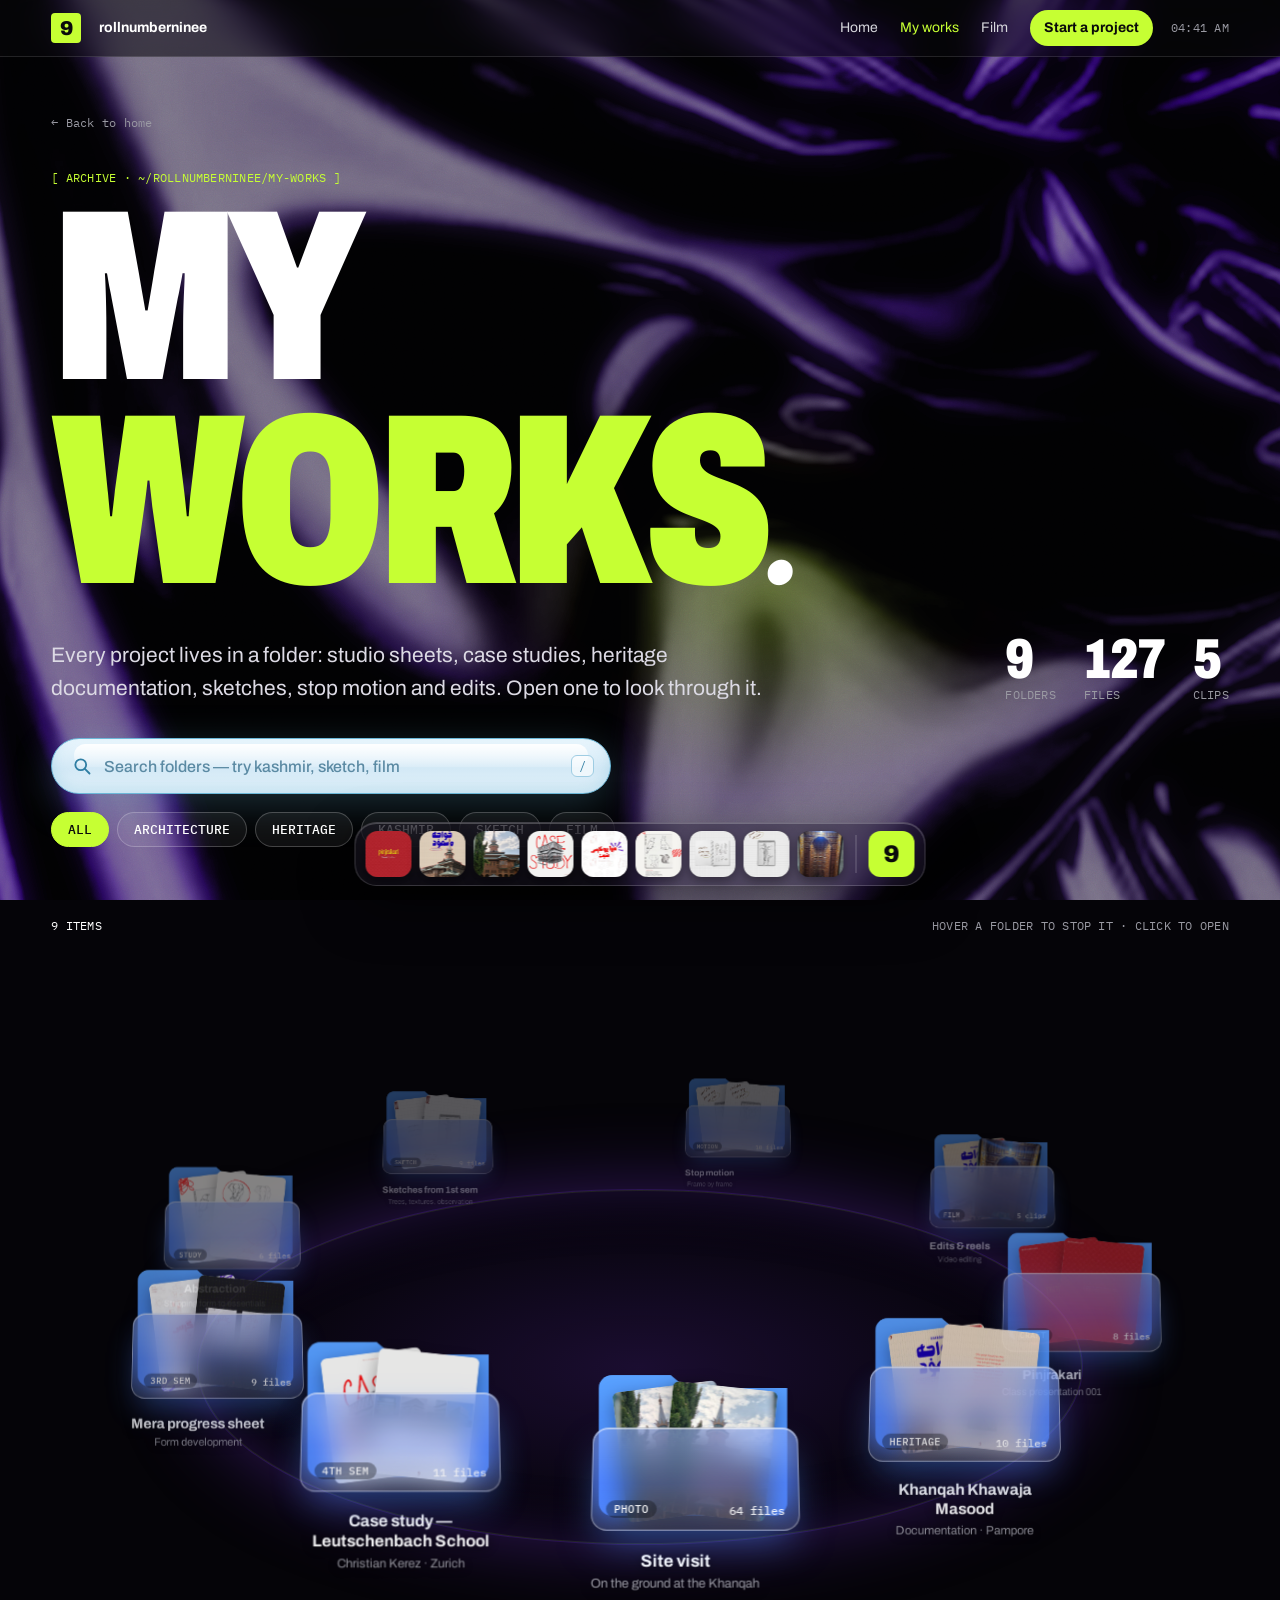
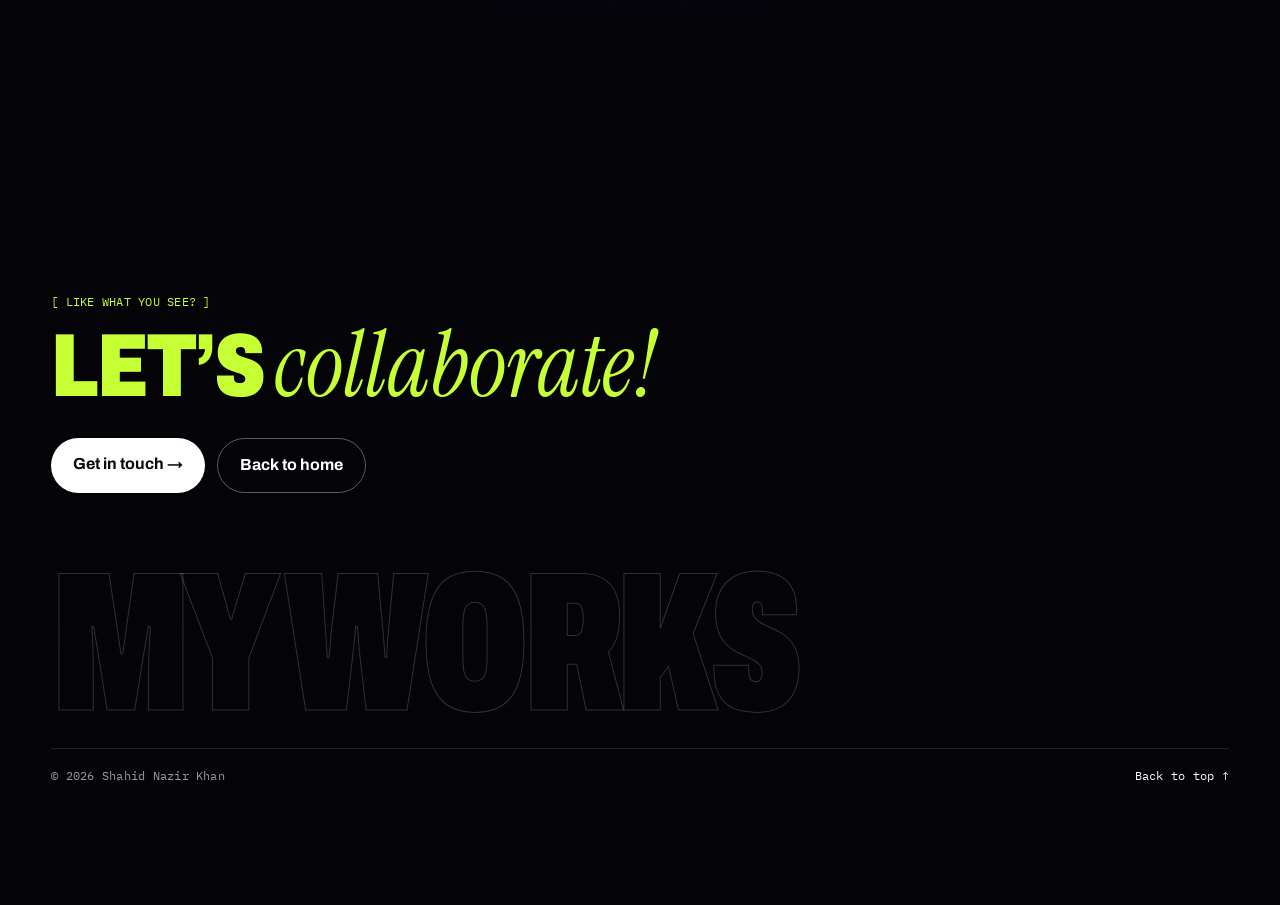
==== works.html @ 45bbe728 "My Works: remove window frame; folders orbit on a 3D ellipse, pause on hover" ====
<!doctype html>
<html lang="en">
<head>
<meta charset="utf-8">
<meta name="viewport" content="width=device-width, initial-scale=1, viewport-fit=cover">
<title>My Works — Shahid Nazir Khan</title>
<meta name="description" content="Every project by Shahid Nazir Khan (@rollnumberninee): architecture studies, heritage documentation, sketches, stop motion and video edits.">
<link rel="preconnect" href="https://fonts.googleapis.com">
<link rel="preconnect" href="https://fonts.gstatic.com" crossorigin>
<link href="https://fonts.googleapis.com/css2?family=Archivo:wdth,wght@62..125,400..900&family=IBM+Plex+Mono:wght@400;500&family=Instrument+Serif:ital@0;1&display=swap" rel="stylesheet">
<link rel="stylesheet" href="styles.css">
</head>
<body class="page-works" data-bg-base=".35">

<!-- fixed site background: black plastic texture, blurred further as you scroll -->
<div class="site-bg" aria-hidden="true">
  <div class="bg-layer bg-sharp"></div>
  <div class="bg-layer bg-soft"></div>
  <div class="bg-sheen"></div>
  <div class="bg-tint"></div>
  <div class="bg-dim"></div>
  <div class="bg-grain"></div>
</div>

<!-- ───────── menubar ───────── -->
<header class="menubar">
  <a href="index.html" class="mark" aria-label="Home">9</a>
  <span class="menubar-name">rollnumberninee</span>
  <nav>
    <a href="index.html" class="roll" data-t="Home"><span>Home</span></a>
    <a href="works.html" class="roll is-here" data-t="My works" aria-current="page"><span>My works</span></a>
    <a href="index.html#film" class="roll" data-t="Film"><span>Film</span></a>
    <a href="index.html#contact" class="cta">Start a project</a>
  </nav>
  <span class="menubar-clock mono" id="clock" aria-hidden="true"></span>
</header>

<main>
  <!-- ───────── page head ───────── -->
  <section class="works-hero" id="top">
    <a class="back mono" href="index.html">← Back to home</a>
    <p class="mono kicker">[ Archive · ~/rollnumberninee/my-works ]</p>
    <h1 class="works-title"><span class="line"><span>My</span></span><span class="line"><span>works<em>.</em></span></span></h1>
    <div class="works-intro">
      <p>Every project lives in a folder: studio sheets, case studies, heritage documentation, sketches, stop motion and edits. Open one to look through it.</p>
      <ul class="works-stats mono">
        <li class="reveal"><b class="count" data-to="projects">0</b> folders</li>
        <li class="reveal"><b class="count" data-to="images">0</b> files</li>
        <li class="reveal"><b class="count" data-to="reels">0</b> clips</li>
      </ul>
    </div>

    <form class="search" id="search" role="search" autocomplete="off">
      <svg viewBox="0 0 24 24" aria-hidden="true"><circle cx="10.5" cy="10.5" r="6.5"/><path d="M15.5 15.5 21 21"/></svg>
      <input id="q" type="search" placeholder="Search folders — try kashmir, sketch, film" aria-label="Search folders">
      <kbd class="mono">/</kbd>
    </form>
    <div class="chips" id="chips" role="group" aria-label="Filter folders">
      <button class="chip" data-q="">All</button>
      <button class="chip" data-q="architecture">Architecture</button>
      <button class="chip" data-q="heritage">Heritage</button>
      <button class="chip" data-q="kashmir">Kashmir</button>
      <button class="chip" data-q="sketch">Sketch</button>
      <button class="chip" data-q="film">Film</button>
    </div>
  </section>

  <!-- ───────── the folders, orbiting on a 3D ellipse ───────── -->
  <section class="desk" id="desk" aria-label="Project folders">
    <div class="orbit-meta mono">
      <span id="deskCount"></span>
      <span class="dim">Hover a folder to stop it · click to open</span>
    </div>
    <p class="mono filter-state" id="filterState" hidden></p>
    <div class="orbit" id="orbit">
      <i class="orbit-track" aria-hidden="true"></i>
      <div class="desktop" id="desktop"></div>
      <p class="empty mono" id="empty" hidden>No folder by that name. Try “kashmir”, “sketch” or “film”.</p>
    </div>
  </section>

  <!-- ───────── footer ───────── -->
  <footer class="contact works-foot">
    <p class="mono kicker">[ Like what you see? ]</p>
    <h2>Let’s <em>collaborate!</em></h2>
    <div class="contact-links">
      <a class="pill" href="index.html#contact">Get in touch →</a>
      <a class="pill pill-ghost" href="index.html">Back to home</a>
    </div>
    <div class="giant" aria-hidden="true">my works</div>
    <div class="fine mono"><span>© <span id="year"></span> Shahid Nazir Khan</span><a href="#top">Back to top ↑</a></div>
  </footer>
</main>

<!-- ───────── dock ───────── -->
<nav class="dock" id="dock" aria-label="Quick open"></nav>

<!-- ───────── folder window ───────── -->
<div class="overlay" id="win" hidden>
  <div class="window" role="dialog" aria-modal="true" aria-labelledby="winTitle">
    <div class="titlebar">
      <span class="lights"><button class="light red" data-close aria-label="Close"></button><i class="light amber"></i><i class="light green"></i></span>
      <span class="mono path" id="winPath"></span>
      <button class="mono flip" id="flipBtn" hidden>▶ Play flipbook</button>
    </div>
    <div class="window-body">
      <header class="window-head">
        <h3 id="winTitle"></h3>
        <p id="winDesc"></p>
      </header>
      <div class="flipbook" id="flipbook" hidden><img alt=""></div>
      <div class="grid" id="winGrid"></div>
    </div>
  </div>
</div>

<!-- ───────── lightbox ───────── -->
<div class="lightbox" id="lb" hidden>
  <button class="lb-btn lb-close" data-close aria-label="Close">✕</button>
  <button class="lb-btn lb-prev" aria-label="Previous">←</button>
  <figure><div class="lb-media" id="lbMedia"></div><figcaption class="mono" id="lbCap"></figcaption></figure>
  <button class="lb-btn lb-next" aria-label="Next">→</button>
</div>

<script src="assets/manifest.js"></script>
<script src="app.js"></script>
<script src="cursor.js"></script>
</body>
</html>
---- styles.css ----
/* palette from the reference sheet: black · violet · lime · white */
:root {
  --black: #0a0a0b;
  --ink: #141416;
  --violet: #7d39eb;
  --violet-soft: #a77bff;
  --lime: #c6ff33;
  --white: #ffffff;
  --paper: #f3f2ef;
  --muted: #9a9aa3;
  --line: rgba(255, 255, 255, .12);
  --glass-blue: #4f8dff;

  --display: "Archivo", "Helvetica Neue", Arial, sans-serif;
  --mono: "IBM Plex Mono", ui-monospace, Consolas, monospace;
  --serif: "Instrument Serif", Georgia, serif;

  --gutter: clamp(16px, 4vw, 56px);
  color-scheme: dark;
}

* { box-sizing: border-box; }
html { scroll-behavior: smooth; }
body {
  margin: 0;
  background: #050408;
  color: var(--white);
  font: 16px/1.55 var(--display);
  -webkit-font-smoothing: antialiased;
}
img, video { max-width: 100%; display: block; }
a { color: inherit; }
button { font: inherit; color: inherit; cursor: pointer; }
[hidden] { display: none !important; }
.mono { font-family: var(--mono); letter-spacing: .02em; }
em { font-family: var(--serif); font-style: italic; font-weight: 400; }
:focus-visible { outline: 2px solid var(--lime); outline-offset: 3px; }

.kicker { font-size: 12px; text-transform: uppercase; color: var(--lime); margin: 0 0 14px; }

/* ── fixed site background ── */
.site-bg { position: fixed; inset: 0; z-index: -1; overflow: hidden; background: #050408; }
.bg-layer {
  position: absolute; inset: -48px;               /* bleed so the blur and drift have no hard edges */
  background: url("assets/bg/plastic.jpg") center / cover no-repeat;
  translate: 0 calc(var(--bg-py, 0) * 1px);       /* scroll parallax (kept separate from the drift) */
  animation: bgOrbit 24s linear infinite;
  will-change: transform;
}
/* constant-speed orbit: 12 points on a circle, linear timing, ends where it starts */
@keyframes bgOrbit {
  0%      { transform: translate3d(2.6%, 0, 0)          scale(1.12) rotate(0deg); }
  8.333%  { transform: translate3d(2.25%, 1.3%, 0)      scale(1.12) rotate(.5deg); }
  16.667% { transform: translate3d(1.3%, 2.25%, 0)      scale(1.12) rotate(.87deg); }
  25%     { transform: translate3d(0, 2.6%, 0)          scale(1.12) rotate(1deg); }
  33.333% { transform: translate3d(-1.3%, 2.25%, 0)     scale(1.12) rotate(.87deg); }
  41.667% { transform: translate3d(-2.25%, 1.3%, 0)     scale(1.12) rotate(.5deg); }
  50%     { transform: translate3d(-2.6%, 0, 0)         scale(1.12) rotate(0deg); }
  58.333% { transform: translate3d(-2.25%, -1.3%, 0)    scale(1.12) rotate(-.5deg); }
  66.667% { transform: translate3d(-1.3%, -2.25%, 0)    scale(1.12) rotate(-.87deg); }
  75%     { transform: translate3d(0, -2.6%, 0)         scale(1.12) rotate(-1deg); }
  83.333% { transform: translate3d(1.3%, -2.25%, 0)     scale(1.12) rotate(-.87deg); }
  91.667% { transform: translate3d(2.25%, -1.3%, 0)     scale(1.12) rotate(-.5deg); }
  100%    { transform: translate3d(2.6%, 0, 0)          scale(1.12) rotate(0deg); }
}
.bg-sharp { filter: grayscale(1) contrast(1.18) brightness(.8); }
.bg-soft {
  filter: grayscale(1) contrast(1.1) brightness(.68) blur(16px);
  opacity: var(--bg-blur, 0);
}
/* a band of light that slides across the gloss now and then */
.bg-sheen {
  position: absolute; inset: 0; mix-blend-mode: overlay; pointer-events: none;
  background: linear-gradient(112deg, transparent 38%, rgba(255,255,255,.0) 42%, rgba(255,255,255,.55) 50%, rgba(255,255,255,0) 58%, transparent 62%) 0 0 / 300% 100% no-repeat;
  animation: sheen 9s linear infinite;
  opacity: calc(1 - var(--bg-blur, 0) * .5);
}
@keyframes sheen {                                /* band is off-screen at both ends, so the wrap is invisible */
  from { background-position: 115% 0; }
  to   { background-position: -15% 0; }
}
/* palette grade: tints the plastic's highlights violet, with a hint of lime; black stays black */
.bg-tint {
  position: absolute; inset: -15%; mix-blend-mode: color;
  animation: tintDrift 34s ease-in-out infinite alternate;
  background:
    radial-gradient(55% 55% at 82% 18%, rgba(125,57,235,.95), transparent 72%),
    radial-gradient(60% 55% at 8% 88%, rgba(125,57,235,.8), transparent 72%),
    radial-gradient(32% 28% at 58% 62%, rgba(198,255,51,.55), transparent 70%),
    linear-gradient(rgba(125,57,235,.35), rgba(125,57,235,.35));
}
@keyframes tintDrift {
  from { transform: translate3d(0, 0, 0) rotate(0deg); }
  to   { transform: translate3d(-6%, 5%, 0) rotate(8deg); }
}
.bg-dim { position: absolute; inset: 0; background: #050408; opacity: calc(.28 + var(--bg-blur, 0) * .22); }
.bg-grain {
  position: absolute; inset: 0; opacity: .1; mix-blend-mode: overlay;
  background-image: url("data:image/svg+xml,%3Csvg xmlns='http://www.w3.org/2000/svg' width='180' height='180'%3E%3Cfilter id='n'%3E%3CfeTurbulence type='fractalNoise' baseFrequency='.9' numOctaves='2' stitchTiles='stitch'/%3E%3C/filter%3E%3Crect width='100%25' height='100%25' filter='url(%23n)'/%3E%3C/svg%3E");
}

/* ── menubar ── */
.menubar {
  position: fixed; inset: 0 0 auto 0; z-index: 50;
  display: flex; align-items: center; gap: 18px;
  padding: calc(10px + env(safe-area-inset-top, 0px)) var(--gutter) 10px;
  background: rgba(10, 10, 11, .55);
  backdrop-filter: blur(18px) saturate(1.4);
  -webkit-backdrop-filter: blur(18px) saturate(1.4);
  border-bottom: 1px solid var(--line);
  font-size: 14px;
}
.mark {
  width: 30px; height: 30px; display: grid; place-items: center;
  background: var(--lime); color: var(--black);
  font: 900 20px/1 var(--display); text-decoration: none; border-radius: 4px;
}
.menubar-name { font-weight: 700; }
.menubar nav { display: flex; align-items: center; gap: 22px; margin-left: auto; }
.menubar nav a { text-decoration: none; color: #d6d6dc; }
/* letter-roll hover: the label slides up and a copy rolls in from below */
.roll { position: relative; display: inline-block; overflow: hidden; height: 1.3em; line-height: 1.3em; }
.roll span, .roll::after { display: block; transition: transform .45s cubic-bezier(.7,0,.2,1); }
.roll::after { content: attr(data-t); position: absolute; left: 0; top: 100%; color: var(--lime); }
.roll:hover span, .roll:hover::after { transform: translateY(-100%); }
.menubar nav .cta {
  padding: 7px 14px; border-radius: 999px; background: var(--lime); color: var(--black);
  font-weight: 700; transition: background .2s, transform .2s;
}
.menubar nav .cta:hover { background: var(--white); transform: translateY(-1px); }
.menubar-clock { font-size: 12px; color: var(--muted); min-width: 4.5em; text-align: right; }
@media (max-width: 640px) {
  .menubar-name, .menubar-clock { display: none; }
  .menubar nav { gap: 14px; }
}

/* ── hero ── */
.hero {
  position: relative; display: flex; flex-direction: column;
  min-height: min(100svh, 1000px);
  padding: calc(64px + env(safe-area-inset-top, 0px)) clamp(10px, 1.4vw, 20px) 0;
}
/* inset rounded frame, after daylight */
.hero-frame {
  position: relative; flex: 1; overflow: hidden; border-radius: clamp(14px, 2vw, 26px);
  display: grid; align-items: end;
  padding: clamp(28px, 5vw, 72px) clamp(18px, 4vw, 56px);
  min-height: 560px;
  /* fallback when WebGL is unavailable: flutes over a violet bloom */
  background:
    repeating-linear-gradient(90deg, rgba(255,255,255,.07) 0 2px, transparent 2px 26px, rgba(0,0,0,.35) 28px 30px),
    radial-gradient(45% 30% at 70% 100%, #ffe9ff 0%, #ff6fd6 25%, transparent 70%),
    radial-gradient(70% 75% at 70% 108%, #7d39eb 0%, rgba(125,57,235,.4) 45%, transparent 75%),
    #050408;
}
.hero-frame::after {             /* glass pane edge */
  content: ""; position: absolute; inset: 0; border-radius: inherit; pointer-events: none;
  box-shadow: inset 0 0 0 1px rgba(255,255,255,.14), inset 0 1px 0 rgba(255,255,255,.28), inset 0 -40px 80px -40px rgba(0,0,0,.6);
}
.hero-glass { position: absolute; inset: 0; width: 100%; height: 100%; display: block; }
.hero-shade {                    /* keeps the name legible on the left */
  position: absolute; inset: 0; pointer-events: none;
  background:
    linear-gradient(90deg, rgba(5,4,8,.72) 0%, rgba(5,4,8,.4) 38%, rgba(5,4,8,0) 62%),
    linear-gradient(180deg, rgba(5,4,8,.25) 0%, rgba(5,4,8,0) 30%);
}
.hero-inner { position: relative; max-width: 1200px; }
.hero-name {
  margin: 0;
  font-weight: 900; font-stretch: 75%;
  font-size: clamp(56px, 13vw, 200px);
  line-height: .84; letter-spacing: -.03em; text-transform: uppercase;
}
.hero-name .line { display: block; overflow: hidden; padding-bottom: .04em; }
.hero-name .line > span { display: block; animation: lineUp 1s cubic-bezier(.2,.8,.2,1) both; }
.hero-name .line:last-child > span { color: var(--lime); animation-delay: .12s; }
@keyframes lineUp { from { transform: translateY(105%); } }
.hero-role { max-width: 34em; font-size: clamp(18px, 2.2vw, 26px); line-height: 1.3; color: #e4e4ea; margin: 22px 0 30px; animation: fade 1s .35s both; }
.hero-role em { color: var(--lime); font-size: 1.12em; }
.hero .search { animation: fade 1s .5s both; }

/* floating cards with mouse parallax, after studio loop */
.floaters { position: absolute; inset: 0; pointer-events: none; }
.fl {
  position: absolute; width: clamp(110px, 12vw, 190px); height: auto; border-radius: 8px;
  box-shadow: 0 24px 60px rgba(0,0,0,.5);
  transform: translate3d(var(--x, 0px), var(--y, 0px), 0) rotate(var(--r));
  transition: transform .9s cubic-bezier(.2,.8,.2,1);
  animation: floatIn 1.2s cubic-bezier(.2,.8,.2,1) both;
}
@keyframes floatIn { from { opacity: 0; translate: 0 60px; } }
.fl-1 { --r: -9deg; right: 30%; top: 9%;  animation-delay: .2s; }
.fl-2 { --r: 7deg;  right: 6%;  top: 6%;  animation-delay: .3s; width: clamp(130px, 15vw, 230px); }
.fl-3 { --r: -4deg; right: 17%; top: 40%; animation-delay: .4s; width: clamp(140px, 16vw, 250px); }
.fl-4 { --r: 11deg; right: 3%;  top: 52%; animation-delay: .5s; }
.fl-5 { --r: -13deg; right: 36%; top: 47%; animation-delay: .6s; width: clamp(90px, 10vw, 160px); }
@media (max-width: 900px) {
  .fl { width: 96px !important; opacity: .85; }
  .fl-1 { right: 42%; top: 6%; } .fl-2 { right: 6%; top: 4%; } .fl-3 { right: 22%; top: 18%; }
  .fl-4, .fl-5 { display: none; }
}

/* showreel thumb, after daylight */
.showreel {
  position: absolute; right: clamp(14px, 2vw, 28px); bottom: clamp(14px, 2vw, 28px);
  width: clamp(150px, 18vw, 260px); aspect-ratio: 16 / 10; padding: 0; overflow: hidden;
  border: 2px solid var(--lime); border-radius: 14px; background: #111;
  transition: transform .35s cubic-bezier(.2,.8,.2,1);
}
.showreel:hover { transform: scale(1.04); }
.showreel video { width: 100%; height: 100%; object-fit: cover; }
.showreel-play {
  position: absolute; inset: 0; margin: auto; width: 44px; height: 44px; border-radius: 50%;
  display: grid; place-items: center; background: var(--lime); color: var(--black); font-size: 14px;
}
.showreel-label { position: absolute; left: 10px; bottom: 8px; font-size: 11px; text-shadow: 0 1px 6px #000; }
@media (max-width: 900px) { .showreel { display: none; } }

/* meta row under the frame, after hadiya */
.hero-meta {
  display: grid; grid-template-columns: 1fr auto 1fr; align-items: end; gap: 16px;
  padding: 18px clamp(8px, 2.6vw, 36px) 22px; font-size: 12px; text-transform: uppercase;
}
.hero-meta .dim { color: var(--muted); }
.hero-meta .right { text-align: right; }
.dot { display: inline-block; width: 8px; height: 8px; border-radius: 50%; background: var(--lime); box-shadow: 0 0 0 0 rgba(198,255,51,.7); animation: pulse 2s infinite; vertical-align: 1px; margin-right: 4px; }
@keyframes pulse { 70% { box-shadow: 0 0 0 10px rgba(198,255,51,0); } 100% { box-shadow: 0 0 0 0 rgba(198,255,51,0); } }
.scroll-line { display: grid; justify-items: center; gap: 8px; color: var(--muted); text-decoration: none; }
.scroll-line i { width: 1px; height: 34px; background: linear-gradient(var(--lime), transparent); animation: drip 1.8s infinite; transform-origin: top; }
@keyframes drip { 0% { transform: scaleY(0); } 60% { transform: scaleY(1); } 100% { transform: scaleY(1); opacity: 0; } }
@media (max-width: 560px) { .scroll-line { display: none; } .hero-meta { grid-template-columns: 1fr 1fr; } }

/* glossy pill search, after the aqua-style reference */
.search {
  position: relative; display: flex; align-items: center; gap: 10px;
  width: min(560px, 100%); height: 56px; padding: 0 16px 0 20px;
  border-radius: 999px;
  border: 1.5px solid #6cb8d9;
  background: linear-gradient(180deg, #eaf6fd 0%, #d3e9f6 55%, #e6f3fb 100%);
  box-shadow: inset 0 -6px 12px rgba(108, 184, 217, .25), 0 10px 40px rgba(108, 184, 217, .25);
}
.search::before {               /* top gloss highlight */
  content: ""; position: absolute; left: 22px; right: 22px; top: 5px; height: 42%;
  border-radius: 999px;
  background: linear-gradient(180deg, rgba(255,255,255,.95), rgba(255,255,255,.15));
  pointer-events: none;
}
.search svg { position: relative; width: 20px; height: 20px; fill: none; stroke: #2f7ea3; stroke-width: 2.2; stroke-linecap: round; flex: none; }
.search input {
  position: relative; flex: 1; min-width: 0; height: 100%;
  border: 0; background: transparent; outline: none;
  font: 500 16px var(--display); color: #10344a;
}
.search input::placeholder { color: #5b8aa3; }
.search input::-webkit-search-cancel-button { filter: hue-rotate(160deg); }
.search kbd {
  position: relative; font-size: 12px; color: #2f7ea3;
  border: 1px solid #9fcde3; border-radius: 6px; padding: 1px 7px; background: rgba(255,255,255,.6);
}
@media (max-width: 640px) { .search kbd { display: none; } }

/* ── ticker ── */
.ticker { overflow: hidden; background: var(--lime); color: var(--black); border-block: 1px solid var(--black); }
.ticker-track {
  display: flex; gap: 28px; width: max-content; padding: 12px 0;
  font-size: 13px; text-transform: uppercase; font-weight: 500;
  animation: tick 38s linear infinite;
}
.ticker-track i { font-style: normal; }
@keyframes tick { to { transform: translateX(-50%); } }

/* ── palette bands ── */
.bands { display: grid; grid-template-columns: repeat(4, 1fr); }
.bands .band { height: clamp(420px, 70vh, 720px); }
.band {
  position: relative; border: 0; padding: 28px 22px; text-align: left;
  display: flex; flex-direction: column; justify-content: space-between; align-items: flex-start;
  min-height: 420px; overflow: hidden; transition: flex .4s, filter .3s;
}
.band-word {
  writing-mode: vertical-rl; transform: rotate(180deg);
  font-weight: 900; font-stretch: 80%; letter-spacing: -.03em;
  font-size: clamp(56px, 7.5vw, 128px); line-height: .9;
  align-self: center; margin-top: auto; margin-bottom: auto;
  transition: transform .5s cubic-bezier(.2,.8,.2,1);
}
.band:hover .band-word { transform: rotate(180deg) translateY(-14px); }
.band-meta { font-size: 12px; line-height: 1.5; opacity: .85; }
.band-black  { background: rgba(5,4,8,.4); color: var(--white); border-right: 1px solid var(--line); }
.band-violet { background: rgba(125,57,235,.82); color: var(--white); }
.band-lime   { background: var(--lime); color: var(--black); }
.band-white  { background: var(--white); color: var(--black); }
@media (max-width: 760px) {
  .bands { grid-template-columns: 1fr 1fr; }
  .bands .band { height: auto; min-height: 260px; }
  .band-word { font-size: clamp(40px, 12vw, 72px); }
}

/* ── section heads ── */
.section-head { max-width: 760px; margin-bottom: clamp(32px, 5vw, 56px); }
.section-head h2, .about h2, .contact h2 {
  margin: 0; font-weight: 900; font-stretch: 78%; text-transform: uppercase;
  font-size: clamp(44px, 7vw, 96px); line-height: .9; letter-spacing: -.025em;
}
.section-head h2 em, .contact h2 em { text-transform: none; color: var(--lime); letter-spacing: 0; }
.section-sub { color: #c3c3cb; max-width: 36em; margin: 18px 0 0; font-size: 17px; }
.filter-state { margin-top: 14px; font-size: 13px; color: var(--lime); }
.filter-state button { border: 0; background: none; text-decoration: underline; color: var(--white); padding: 0 0 0 6px; }

/* ── desktop of folders ── */
.work {
  padding: clamp(72px, 10vw, 140px) var(--gutter);
  background:
    radial-gradient(60% 50% at 85% 10%, rgba(79,141,255,.14), transparent 70%),
    radial-gradient(50% 40% at 5% 95%, rgba(125,57,235,.18), transparent 70%);
}
.desktop {
  display: grid; gap: clamp(28px, 4vw, 48px) clamp(16px, 3vw, 36px);
  grid-template-columns: repeat(auto-fill, minmax(min(220px, 100%), 1fr));
}
@media (max-width: 560px) { .desktop { grid-template-columns: 1fr 1fr; } .f-label strong { font-size: 15px; } }
.folder {
  border: 0; background: none; padding: 0; text-align: left;
  display: flex; flex-direction: column; gap: 14px;
  animation: rise .6s both cubic-bezier(.2,.8,.2,1);
}
@keyframes rise { from { opacity: 0; transform: translateY(18px); } }
.f-icon { position: relative; aspect-ratio: 1.22; width: 100%; }
.f-back {
  position: absolute; inset: 6% 6% 12% 4%;
  background: linear-gradient(180deg, #5aa2ff, #3a76f5);
  border-radius: 14px;
  clip-path: polygon(0 8%, 0 0, 38% 0, 46% 9%, 100% 9%, 100% 100%, 0 100%);
}
.f-back::before { content: ""; position: absolute; inset: 0; border-radius: inherit; background: inherit; }
.f-paper {
  position: absolute; width: 50%; aspect-ratio: .8; top: 12%;
  border-radius: 6px; background: var(--paper) center/cover no-repeat;
  box-shadow: 0 6px 18px rgba(0,0,0,.35);
  transition: transform .45s cubic-bezier(.2,.8,.2,1);
}
.f-paper.p1 { left: 14%; transform: rotate(-7deg); }
.f-paper.p2 { right: 14%; transform: rotate(6deg); }
.folder:hover .f-paper.p1, .folder:focus-visible .f-paper.p1 { transform: translate(-6%, -18%) rotate(-12deg); }
.folder:hover .f-paper.p2, .folder:focus-visible .f-paper.p2 { transform: translate(6%, -22%) rotate(10deg); }
.f-front {
  position: absolute; left: 0; right: 0; bottom: 4%; height: 62%;
  border-radius: 16px;
  background: linear-gradient(180deg, rgba(140,170,255,.55), rgba(105,140,255,.45) 55%, rgba(150,180,255,.25));
  border: 1px solid rgba(255,255,255,.45);
  backdrop-filter: blur(14px) saturate(1.3);
  -webkit-backdrop-filter: blur(14px) saturate(1.3);
  box-shadow: inset 0 1px 0 rgba(255,255,255,.6), 0 18px 40px -10px rgba(79,141,255,.55);
  transform: perspective(600px) rotateX(8deg); transform-origin: bottom;
  transition: transform .45s cubic-bezier(.2,.8,.2,1);
  display: flex; align-items: flex-end; justify-content: space-between; padding: 12px 14px;
}
.folder:hover .f-front { transform: perspective(600px) rotateX(18deg); }
.f-count { font: 500 12px var(--mono); color: rgba(255,255,255,.9); }
.f-tag { font: 500 11px var(--mono); text-transform: uppercase; padding: 2px 8px; border-radius: 999px; background: rgba(10,10,11,.35); }
.f-label strong { display: block; font-size: 17px; line-height: 1.25; }
.f-label span { display: block; font-size: 13px; color: var(--muted); margin-top: 2px; }
.folder.hit .f-label strong { color: var(--lime); }
.empty { color: var(--muted); }

/* ── film ── */
.film { padding: clamp(72px, 10vw, 140px) var(--gutter); background: rgba(125,57,235,.6); }
.film .kicker { color: var(--lime); }
.film .section-sub { color: #ece4ff; }
.film .section-head h2 em { color: var(--lime); }
.reels {
  display: grid; gap: 16px;
  grid-template-columns: repeat(auto-fill, minmax(min(200px, 100%), 1fr));
}
.reel {
  position: relative; aspect-ratio: 9 / 16; border-radius: 14px; overflow: hidden;
  border: 0; padding: 0; background: #22123f;
  box-shadow: 0 20px 50px -20px rgba(0,0,0,.6);
  transition: transform .35s cubic-bezier(.2,.8,.2,1);
}
.reel:hover { transform: translateY(-6px); }
.reel video { width: 100%; height: 100%; object-fit: cover; }
.reel-meta {
  position: absolute; left: 0; right: 0; bottom: 0; padding: 32px 14px 12px;
  display: flex; justify-content: space-between; align-items: end;
  background: linear-gradient(transparent, rgba(10,10,11,.8));
  font: 500 12px var(--mono); text-align: left;
}
.reel-play {
  position: absolute; top: 12px; left: 12px; width: 34px; height: 34px; border-radius: 50%;
  display: grid; place-items: center; background: var(--lime); color: var(--black); font-size: 12px;
}

/* ── about ── */
.about {
  display: grid; grid-template-columns: minmax(0, .8fr) minmax(0, 1.2fr); gap: clamp(24px, 5vw, 80px);
  align-items: center; padding: clamp(72px, 10vw, 140px) var(--gutter);
  background: rgba(243,242,239,.86); color: var(--black);   /* frosted paper over the plastic */
  backdrop-filter: blur(14px) saturate(1.2); -webkit-backdrop-filter: blur(14px) saturate(1.2);
}
.about .kicker { color: var(--violet); }
.about-num {
  font: 400 clamp(220px, 34vw, 520px)/.8 var(--serif); color: #b3121f; text-align: center;
}
.about-body p { font-size: 18px; max-width: 34em; }
.about h2 { margin-bottom: 18px; }
.skills { display: flex; flex-wrap: wrap; gap: 8px; padding: 0; margin: 28px 0 0; list-style: none; font-size: 13px; }
.skills li { border: 1px solid var(--black); border-radius: 999px; padding: 5px 12px; }
@media (max-width: 760px) {
  .about { grid-template-columns: 1fr; }
  .about-num { font-size: 200px; text-align: left; }
}

/* ── contact ── */
.contact {
  padding: clamp(72px, 10vw, 140px) var(--gutter) calc(40px + env(safe-area-inset-bottom, 0px));
  background: linear-gradient(transparent, rgba(5,4,8,.55));
}
.contact h2 { color: var(--lime); }
.contact-links { display: flex; flex-wrap: wrap; gap: 12px; margin: 32px 0 72px; }
.pill {
  text-decoration: none; padding: 14px 22px; border-radius: 999px;
  background: var(--white); color: var(--black); font-weight: 700;
  transition: background .2s;
}
.pill:hover { background: var(--lime); }
.fine { font-size: 12px; color: var(--muted); border-top: 1px solid var(--line); padding-top: 18px; margin: 0; }

/* ── folder window ── */
.overlay {
  position: fixed; inset: 0; z-index: 80;
  display: grid; place-items: center; padding: max(16px, env(safe-area-inset-top, 0px)) 16px 16px;
  background: rgba(5, 5, 8, .55);
  backdrop-filter: blur(8px); -webkit-backdrop-filter: blur(8px);
  animation: fade .2s both;
}
@keyframes fade { from { opacity: 0; } }
.window {
  width: min(1180px, 100%); height: min(88vh, 100%);
  display: flex; flex-direction: column;
  background: rgba(24, 24, 28, .92); border: 1px solid var(--line); border-radius: 16px;
  box-shadow: 0 40px 120px rgba(0,0,0,.6);
  overflow: hidden; animation: pop .3s both cubic-bezier(.2,.9,.25,1.1);
}
@keyframes pop { from { opacity: 0; transform: scale(.94) translateY(16px); } }
.titlebar {
  display: flex; align-items: center; gap: 14px; padding: 12px 16px;
  border-bottom: 1px solid var(--line); background: rgba(255,255,255,.03);
}
.lights { display: flex; gap: 8px; }
.light { width: 13px; height: 13px; border-radius: 50%; border: 0; padding: 0; display: block; }
.light.red { background: #ff5f57; }
.light.amber { background: #febc2e; }
.light.green { background: #28c840; }
.path { font-size: 12px; color: var(--muted); overflow: hidden; text-overflow: ellipsis; white-space: nowrap; }
.flip {
  margin-left: auto; font-size: 12px; border: 0; border-radius: 999px; padding: 6px 12px;
  background: var(--lime); color: var(--black);
}
.window-body { overflow-y: auto; padding: clamp(18px, 3vw, 32px); }
.window-head h3 { margin: 0; font-size: clamp(26px, 4vw, 44px); font-weight: 900; font-stretch: 80%; text-transform: uppercase; line-height: 1; }
.window-head p { color: #c3c3cb; margin: 10px 0 24px; max-width: 46em; }
.grid { columns: 4 200px; column-gap: 12px; }
.tile {
  display: block; width: 100%; margin: 0 0 12px; padding: 0; border: 0; border-radius: 8px;
  overflow: hidden; background: #222; break-inside: avoid;
}
.tile img { width: 100%; height: auto; transition: transform .4s, opacity .3s; }
.tile:hover img { transform: scale(1.03); }
.tile video { width: 100%; aspect-ratio: 9/16; object-fit: cover; }
.flipbook { display: grid; place-items: center; margin-bottom: 24px; }
.flipbook img { max-height: 62vh; width: auto; border-radius: 10px; }

/* ── lightbox ── */
.lightbox {
  position: fixed; inset: 0; z-index: 90; background: rgba(5,5,8,.94);
  display: grid; grid-template-columns: auto 1fr auto; align-items: center; gap: 8px;
  padding: 16px; animation: fade .2s both;
}
.lightbox figure { margin: 0; display: grid; place-items: center; gap: 12px; min-width: 0; }
.lb-media img, .lb-media video { max-height: 84vh; max-width: 100%; width: auto; border-radius: 6px; }
.lightbox figcaption { font-size: 12px; color: var(--muted); }
.lb-btn {
  width: 48px; height: 48px; border-radius: 50%; border: 1px solid var(--line);
  background: rgba(255,255,255,.06); font-size: 18px;
}
.lb-btn:hover { background: var(--lime); color: var(--black); }
.lb-close { position: absolute; top: max(16px, env(safe-area-inset-top, 0px)); right: 16px; }
@media (max-width: 640px) {
  .lightbox { grid-template-columns: 1fr 1fr; grid-template-rows: 1fr auto; }
  .lightbox figure { grid-column: 1 / -1; grid-row: 1; }
  .lb-prev { justify-self: end; } .lb-next { justify-self: start; }
}

/* ── scroll reveal ── */
.reveal { opacity: 0; transform: translateY(24px); transition: opacity .8s, transform .8s cubic-bezier(.2,.8,.2,1); }
.reveal.in { opacity: 1; transform: none; }

/* ── stats, after tharun ── */
.stats {
  display: grid; grid-template-columns: repeat(4, 1fr);
  border-bottom: 1px solid var(--line);
}
.stat { padding: clamp(28px, 4vw, 52px) var(--gutter); border-right: 1px solid var(--line); }
.stat:last-child { border-right: 0; }
.stat:nth-child(2) { transition-delay: .08s; } .stat:nth-child(3) { transition-delay: .16s; } .stat:nth-child(4) { transition-delay: .24s; }
.stat b { display: block; font-weight: 900; font-stretch: 75%; font-size: clamp(48px, 7vw, 104px); line-height: .9; letter-spacing: -.03em; }
.stat b::after { content: "."; color: var(--lime); }
.stat span { display: block; margin-top: 10px; font-size: 12px; text-transform: uppercase; color: var(--muted); }
@media (max-width: 760px) {
  .stats { grid-template-columns: 1fr 1fr; }
  .stat:nth-child(2) { border-right: 0; }
  .stat:nth-child(-n+2) { border-bottom: 1px solid var(--line); }
}

/* ── selected work rail, after hadiya ── */
.selected { padding: clamp(72px, 10vw, 140px) 0; overflow: hidden; }
.selected .section-head { padding: 0 var(--gutter); }
.section-head.row { max-width: none; display: flex; justify-content: space-between; align-items: end; gap: 20px; flex-wrap: wrap; }
.hint { font-size: 12px; color: var(--muted); margin: 0; }
.rail {
  display: flex; gap: clamp(14px, 2vw, 24px); overflow-x: auto; scrollbar-width: none;
  padding: 6px var(--gutter) 20px; cursor: grab; user-select: none;
  scroll-snap-type: x proximity;
}
.rail::-webkit-scrollbar { display: none; }
.rail.dragging { cursor: grabbing; scroll-snap-type: none; }
.rail.dragging .card { pointer-events: none; }
.card {
  flex: none; width: clamp(260px, 30vw, 420px); padding: 0; border: 0; background: none; text-align: left;
  scroll-snap-align: start; display: flex; flex-direction: column;
}
.card-img { display: block; position: relative; aspect-ratio: 4 / 5; border-radius: 14px; overflow: hidden; background: #1c1c20; }
.card-img img { width: 100%; height: 100%; object-fit: cover; transition: transform .8s cubic-bezier(.2,.8,.2,1); -webkit-user-drag: none; }
.card:hover .card-img img { transform: scale(1.05); }
.card-num {
  position: absolute; top: 12px; left: 12px; font: 500 12px var(--mono);
  background: rgba(10,10,11,.7); padding: 4px 9px; border-radius: 999px;
  backdrop-filter: blur(6px); -webkit-backdrop-filter: blur(6px);
}
.card-open {
  position: absolute; right: 12px; bottom: 12px; width: 46px; height: 46px; border-radius: 50%;
  display: grid; place-items: center; background: var(--lime); color: var(--black); font-size: 18px;
  transform: scale(0) rotate(-45deg); transition: transform .4s cubic-bezier(.2,.8,.2,1);
}
.card:hover .card-open { transform: scale(1) rotate(0); }
.card-meta { display: flex; justify-content: space-between; gap: 12px; padding: 14px 2px 0; }
.card-meta strong { font-size: 19px; line-height: 1.2; }
.card-meta span { font: 12px var(--mono); color: var(--muted); text-transform: uppercase; white-space: nowrap; padding-top: 4px; }

/* ── services list, after studio loop ── */
.services { position: relative; padding: clamp(72px, 10vw, 140px) var(--gutter); background: rgba(5,4,8,.3); }
.svc { list-style: none; margin: 0; padding: 0; border-top: 1px solid var(--line); }
.svc li { border-bottom: 1px solid var(--line); }
.svc button {
  width: 100%; display: grid; grid-template-columns: 5.5em 1fr minmax(0, 22em); gap: 20px; align-items: baseline;
  padding: clamp(18px, 2.6vw, 30px) 0; border: 0; background: none; text-align: left;
  transition: padding .4s cubic-bezier(.2,.8,.2,1), color .3s;
}
.svc .n { font: 13px var(--mono); color: var(--muted); }
.svc .t { font-weight: 900; font-stretch: 80%; text-transform: uppercase; font-size: clamp(28px, 5vw, 68px); line-height: .95; letter-spacing: -.02em; }
.svc .d { color: #b9b9c2; font-size: 15px; }
.svc button:hover { padding-left: 18px; color: var(--lime); }
.svc button:hover .n { color: var(--lime); }
@media (max-width: 760px) { .svc button { grid-template-columns: 3em 1fr; } .svc .d { grid-column: 2; } }
.svc-preview {
  position: fixed; left: 0; top: 0; z-index: 40; width: 240px; height: auto; border-radius: 10px;
  pointer-events: none; opacity: 0; box-shadow: 0 30px 70px rgba(0,0,0,.55);
  transform: translate(-50%, -50%) scale(.8) rotate(-4deg);
  transition: opacity .25s, transform .35s cubic-bezier(.2,.8,.2,1);
}
.svc-preview.on { opacity: 1; transform: translate(-50%, -50%) scale(1) rotate(-4deg); }
@media (hover: none) { .svc-preview { display: none; } }

/* ── process, after tharun ── */
.process { padding: clamp(72px, 10vw, 140px) var(--gutter); background: rgba(198,255,51,.86); color: var(--black); }
.process .kicker { color: var(--violet); }
.process .section-head h2 em { color: var(--violet); }
.steps { list-style: none; margin: 0; padding: 0; display: grid; grid-template-columns: repeat(5, 1fr); gap: 12px; counter-reset: s; }
.steps li { position: relative; border-top: 2px solid var(--black); padding-top: 18px; }
.steps li:nth-child(2) { transition-delay: .08s; } .steps li:nth-child(3) { transition-delay: .16s; }
.steps li:nth-child(4) { transition-delay: .24s; } .steps li:nth-child(5) { transition-delay: .32s; }
.steps li::before { content: ""; position: absolute; top: -7px; left: 0; width: 12px; height: 12px; border-radius: 50%; background: var(--black); }
.steps span { font-size: 12px; }
.steps b { display: block; font-weight: 900; font-stretch: 80%; text-transform: uppercase; font-size: clamp(24px, 2.6vw, 36px); margin: 8px 0 6px; }
.steps p { margin: 0; font-size: 15px; max-width: 18em; }
@media (max-width: 900px) { .steps { grid-template-columns: 1fr 1fr; row-gap: 32px; } }
@media (max-width: 480px) { .steps { grid-template-columns: 1fr; } }

/* ── contact additions ── */
.giant {
  font-weight: 900; font-stretch: 62%; text-transform: uppercase; letter-spacing: -.04em; line-height: .8;
  font-size: clamp(48px, 15.5vw, 260px); color: transparent; -webkit-text-stroke: 1px rgba(255,255,255,.18);
  white-space: nowrap; overflow: hidden; margin-bottom: 24px;
}
.fine { display: flex; justify-content: space-between; gap: 16px; flex-wrap: wrap; }
.fine a { text-decoration: none; color: var(--white); }
.fine a:hover { color: var(--lime); }

/* ── landing: links into My Works ── */
.band { text-decoration: none; }
.roll.is-here span { color: var(--lime); }
.hint a { color: var(--lime); text-decoration: none; }
.hint a:hover { text-decoration: underline; }
.hero-works {
  display: inline-flex; align-items: center; gap: 10px; margin-top: 16px;
  padding: 12px 20px; border-radius: 999px; text-decoration: none; font-weight: 700;
  background: rgba(255,255,255,.08); border: 1px solid rgba(255,255,255,.22);
  backdrop-filter: blur(12px); -webkit-backdrop-filter: blur(12px);
  transition: background .25s, color .25s, transform .25s; animation: fade 1s .65s both;
}
.hero-works b { transition: transform .3s cubic-bezier(.2,.8,.2,1); }
.hero-works:hover { background: var(--lime); color: var(--black); transform: translateY(-1px); }
.hero-works:hover b { transform: translateX(4px); }
.hw-dot { width: 8px; height: 8px; border-radius: 50%; background: var(--lime); box-shadow: 0 0 10px var(--lime); }
.hero-works:hover .hw-dot { background: var(--black); box-shadow: none; }

.works-cta { padding: clamp(64px, 9vw, 120px) var(--gutter); }
.cta-panel {
  position: relative; display: grid; grid-template-columns: minmax(0, 1fr) minmax(0, 1fr); align-items: center;
  gap: clamp(24px, 4vw, 64px); min-height: 440px; overflow: hidden;
  padding: calc(48px + clamp(20px, 4vw, 56px)) clamp(20px, 4vw, 56px) clamp(28px, 4vw, 56px);
  border-radius: 22px; text-decoration: none;
  background: linear-gradient(140deg, rgba(125,57,235,.38), rgba(20,16,30,.55) 55%, rgba(79,141,255,.2));
  border: 1px solid rgba(255,255,255,.16);
  backdrop-filter: blur(18px) saturate(1.3); -webkit-backdrop-filter: blur(18px) saturate(1.3);
  box-shadow: inset 0 1px 0 rgba(255,255,255,.22), 0 40px 100px -40px rgba(125,57,235,.6);
  transition: transform .5s cubic-bezier(.2,.8,.2,1), box-shadow .5s;
}
.cta-panel:hover { transform: translateY(-4px); box-shadow: inset 0 1px 0 rgba(255,255,255,.3), 0 50px 120px -40px rgba(125,57,235,.85); }
.cta-bar {
  position: absolute; inset: 0 0 auto 0; display: flex; align-items: center; gap: 14px;
  padding: 12px 16px; border-bottom: 1px solid var(--line); background: rgba(255,255,255,.04);
}
.cta-folders { position: relative; height: 300px; }
.cta-folder { position: absolute; width: min(250px, 44%); transition: transform .6s cubic-bezier(.2,.8,.2,1); }
.cta-folder .f-icon { display: block; }
.cf-1 { left: 4%;  top: 18%; transform: rotate(-8deg); }
.cf-2 { left: 30%; top: 4%;  transform: rotate(3deg); z-index: 1; }
.cf-3 { left: 54%; top: 24%; transform: rotate(10deg); }
.cta-panel:hover .cf-1 { transform: translate(-10px, 6px) rotate(-13deg); }
.cta-panel:hover .cf-2 { transform: translateY(-14px) rotate(1deg); }
.cta-panel:hover .cf-3 { transform: translate(10px, 8px) rotate(15deg); }
.cta-panel:hover .f-paper.p1 { transform: translate(-6%, -18%) rotate(-12deg); }
.cta-panel:hover .f-paper.p2 { transform: translate(6%, -22%) rotate(10deg); }
.cta-panel:hover .f-front { transform: perspective(600px) rotateX(18deg); }
.cta-text { display: grid; gap: 14px; justify-items: start; }
.cta-text .kicker { margin: 0; }
.cta-title {
  font-weight: 900; font-stretch: 75%; text-transform: uppercase; letter-spacing: -.03em;
  font-size: clamp(64px, 10vw, 150px); line-height: .82;
}
.cta-title em { text-transform: none; color: var(--lime); letter-spacing: 0; }
.cta-sub { color: #d4d0e0; font-size: 18px; max-width: 26em; }
.cta-count { font-size: 12px; text-transform: uppercase; color: var(--muted); }
.cta-btn {
  display: inline-flex; align-items: center; gap: 10px; margin-top: 8px;
  padding: 15px 24px; border-radius: 999px; background: var(--lime); color: var(--black); font-weight: 800; font-size: 17px;
}
.cta-btn b { transition: transform .3s cubic-bezier(.2,.8,.2,1); }
.cta-panel:hover .cta-btn b { transform: translateX(6px); }
@media (max-width: 760px) {
  .cta-panel { grid-template-columns: 1fr; }
  .cta-folders { height: 200px; }
}

/* ── My Works page ── */
.works-hero { padding: calc(110px + env(safe-area-inset-top, 0px)) var(--gutter) 40px; }
.back { display: inline-block; font-size: 12px; color: var(--muted); text-decoration: none; margin-bottom: 36px; }
.back:hover { color: var(--lime); }
.works-title {
  margin: 0; font-weight: 900; font-stretch: 72%; text-transform: uppercase;
  font-size: clamp(80px, 19vw, 300px); line-height: .8; letter-spacing: -.04em;
}
.works-title .line { display: block; overflow: hidden; padding-bottom: .03em; }
.works-title .line > span { display: block; animation: lineUp 1s cubic-bezier(.2,.8,.2,1) both; }
.works-title .line:last-child > span { color: var(--lime); animation-delay: .12s; }
.works-title em { color: var(--white); }
.works-intro {
  display: flex; flex-wrap: wrap; justify-content: space-between; align-items: end; gap: 24px;
  margin: 28px 0 34px; animation: fade 1s .35s both;
}
.works-intro p { max-width: 34em; margin: 0; font-size: clamp(17px, 1.8vw, 21px); color: #dcdae4; }
.works-stats { display: flex; gap: 28px; list-style: none; margin: 0; padding: 0; font-size: 12px; text-transform: uppercase; color: var(--muted); }
.works-stats b { display: block; font: 900 clamp(36px, 4.4vw, 60px)/.9 var(--display); font-stretch: 75%; color: var(--white); letter-spacing: -.02em; }
.works-stats li:nth-child(2) { transition-delay: .08s; } .works-stats li:nth-child(3) { transition-delay: .16s; }
.page-works .search { animation: fade 1s .45s both; }
.chips { display: flex; flex-wrap: wrap; gap: 8px; margin-top: 18px; animation: fade 1s .55s both; }
.chip {
  border: 1px solid rgba(255,255,255,.22); background: rgba(255,255,255,.06); border-radius: 999px;
  padding: 8px 16px; font: 500 13px var(--mono); text-transform: uppercase;
  backdrop-filter: blur(10px); -webkit-backdrop-filter: blur(10px);
  transition: background .2s, color .2s, border-color .2s;
}
.chip:hover { border-color: var(--lime); color: var(--lime); }
.chip[aria-pressed="true"] { background: var(--lime); border-color: var(--lime); color: var(--black); }

.desk { padding: 30px var(--gutter) clamp(60px, 8vw, 110px); }
.orbit-meta { display: flex; justify-content: space-between; gap: 16px; flex-wrap: wrap; font-size: 12px; text-transform: uppercase; }
.orbit-meta .dim { color: var(--muted); }
.desk .filter-state { margin: 10px 0 0; }

/* folders ride an ellipse; app.js places each one every frame */
.orbit { position: relative; height: clamp(500px, 56vw, 760px); margin-top: 10px; }
.orbit-track {
  position: absolute; left: 50%; top: 50%;
  width: calc(var(--rx, 400) * 2px); height: calc(var(--ry, 100) * 2px);
  transform: translate(-50%, calc(-50% + var(--track-dy, 70) * 1px));
  border-radius: 50%; pointer-events: none;
  border: 1px solid rgba(255,255,255,.12);
  box-shadow: 0 0 0 1px rgba(125,57,235,.18), 0 0 80px rgba(125,57,235,.35), inset 0 0 60px rgba(125,57,235,.25);
  background: radial-gradient(closest-side, rgba(125,57,235,.18), transparent);
}
.page-works .desktop { display: block; position: absolute; inset: 0; }
.orbit .folder {
  position: absolute; left: 50%; top: 50%; width: var(--fw, 210px);
  animation: none; will-change: transform, opacity;
}
.orbit .folder.hit .f-label strong { color: var(--lime); }
.orbit .folder .f-label { text-align: center; text-shadow: 0 2px 12px rgba(0,0,0,.8); }
.orbit .empty { position: absolute; inset: 0; display: grid; place-items: center; margin: 0; }
.orbit .folder .f-label { transition: opacity .3s; }
@media (max-width: 640px) {
  .orbit { height: 620px; }
  .orbit .folder .f-label span { display: none; }
  .orbit .folder .f-label strong { font-size: 13px; }
  .orbit .folder.is-back .f-label { opacity: 0; }
  .orbit .f-front { padding: 8px 9px; white-space: nowrap; }
  .orbit .f-tag, .orbit .f-count { font-size: 9px; }
}

.pill-ghost { background: transparent; color: var(--white); border: 1px solid rgba(255,255,255,.35); }
.pill-ghost:hover { color: var(--black); }
.works-foot { padding-bottom: calc(120px + env(safe-area-inset-bottom, 0px)); }

/* mac-style dock with magnification */
.dock {
  position: fixed; left: 50%; bottom: calc(14px + env(safe-area-inset-bottom, 0px)); z-index: 60;
  transform: translateX(-50%); display: flex; align-items: flex-end; gap: 8px;
  padding: 8px 10px; border-radius: 22px;
  background: rgba(30,26,40,.45); border: 1px solid rgba(255,255,255,.18);
  backdrop-filter: blur(20px) saturate(1.5); -webkit-backdrop-filter: blur(20px) saturate(1.5);
  box-shadow: inset 0 1px 0 rgba(255,255,255,.22), 0 20px 50px rgba(0,0,0,.5);
  animation: dockIn .8s .6s cubic-bezier(.2,.8,.2,1) both;
}
@keyframes dockIn { from { transform: translate(-50%, 140%); } }
.dock-item {
  --mag: 1; position: relative; flex: none; width: 46px; height: 46px; padding: 0; border: 0;
  border-radius: 12px; overflow: visible; background: #222; text-decoration: none;
  transform: scale(var(--mag)); transform-origin: bottom center;
  transition: transform .18s cubic-bezier(.2,.8,.2,1), margin .18s;
  margin: 0 calc((var(--mag) - 1) * 12px);
}
.dock-item img { width: 100%; height: 100%; object-fit: cover; border-radius: inherit; box-shadow: 0 4px 12px rgba(0,0,0,.4); }
.dock-home { display: grid; place-items: center; background: var(--lime); color: var(--black); font: 900 24px var(--display); }
.dock-sep { width: 1px; height: 38px; background: rgba(255,255,255,.25); margin: 0 4px 4px; }
.dock-tip {
  position: absolute; left: 50%; bottom: calc(100% + 10px); transform: translateX(-50%) scale(calc(1 / var(--mag)));
  transform-origin: bottom center; white-space: nowrap; font-size: 11px; padding: 4px 9px; border-radius: 6px;
  background: rgba(10,10,11,.85); color: var(--white); opacity: 0; pointer-events: none; transition: opacity .15s;
}
.dock-item:hover .dock-tip { opacity: 1; }
@media (max-width: 760px) { .dock { display: none; } .works-foot { padding-bottom: 40px; } }
@media (max-width: 480px) { .menubar nav .cta { display: none; } }

/* ── custom cursor + crystal trail ── */
html[data-custom-cursor], html[data-custom-cursor] * { cursor: none !important; }
.cur { position: fixed; left: 0; top: 0; z-index: 10000; pointer-events: none; will-change: transform; }
.cur-arrow {
  display: block; margin: -2px 0 0 -2px;          /* put the tip on the hotspot */
  transform-origin: 10% 10%; opacity: 0;
  filter: drop-shadow(0 2px 5px rgba(0,0,0,.4));
  transition: opacity .18s ease, filter .2s ease, transform .2s cubic-bezier(.2,.8,.2,1);
}
.cur.on .cur-arrow { opacity: 1; }
.cur.hot .cur-arrow {
  transform: scale(1.15) rotate(-6deg);
  filter: drop-shadow(0 2px 5px rgba(0,0,0,.4)) drop-shadow(0 0 10px rgba(198,255,51,.85));
}
.cur.down .cur-arrow { transform: scale(.85); }
.cur-trail { position: fixed; inset: 0; width: 100%; height: 100%; z-index: 9999; pointer-events: none; }

@media (prefers-reduced-motion: reduce) {
  /* the moving background is a deliberate part of the design, so it keeps running */
  .site-bg .bg-layer { animation: bgOrbit 24s linear infinite !important; }
  .site-bg .bg-sheen { animation: sheen 9s linear infinite !important; }
  .site-bg .bg-tint  { animation: tintDrift 34s ease-in-out infinite alternate !important; }
  .reveal { opacity: 1; transform: none; }
  *, *::before, *::after { animation: none !important; transition: none !important; }
  html { scroll-behavior: auto; }
}
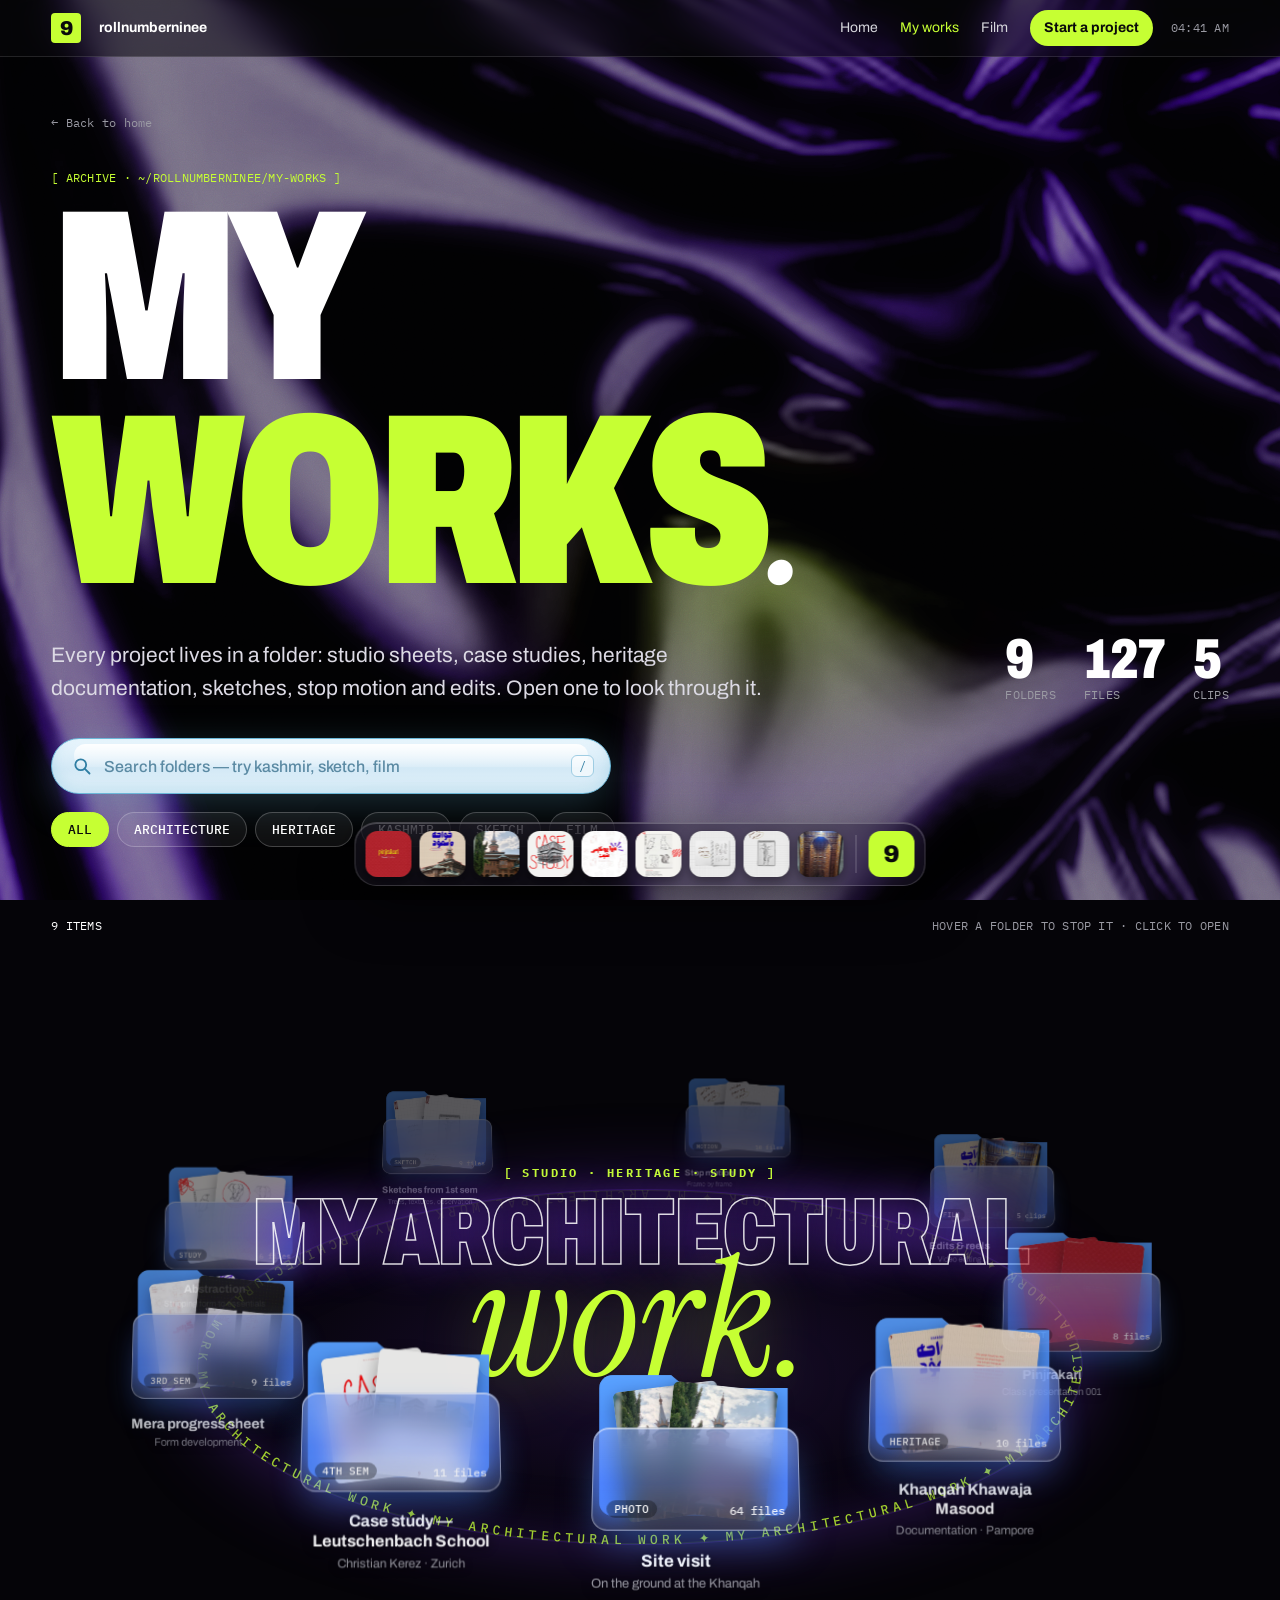
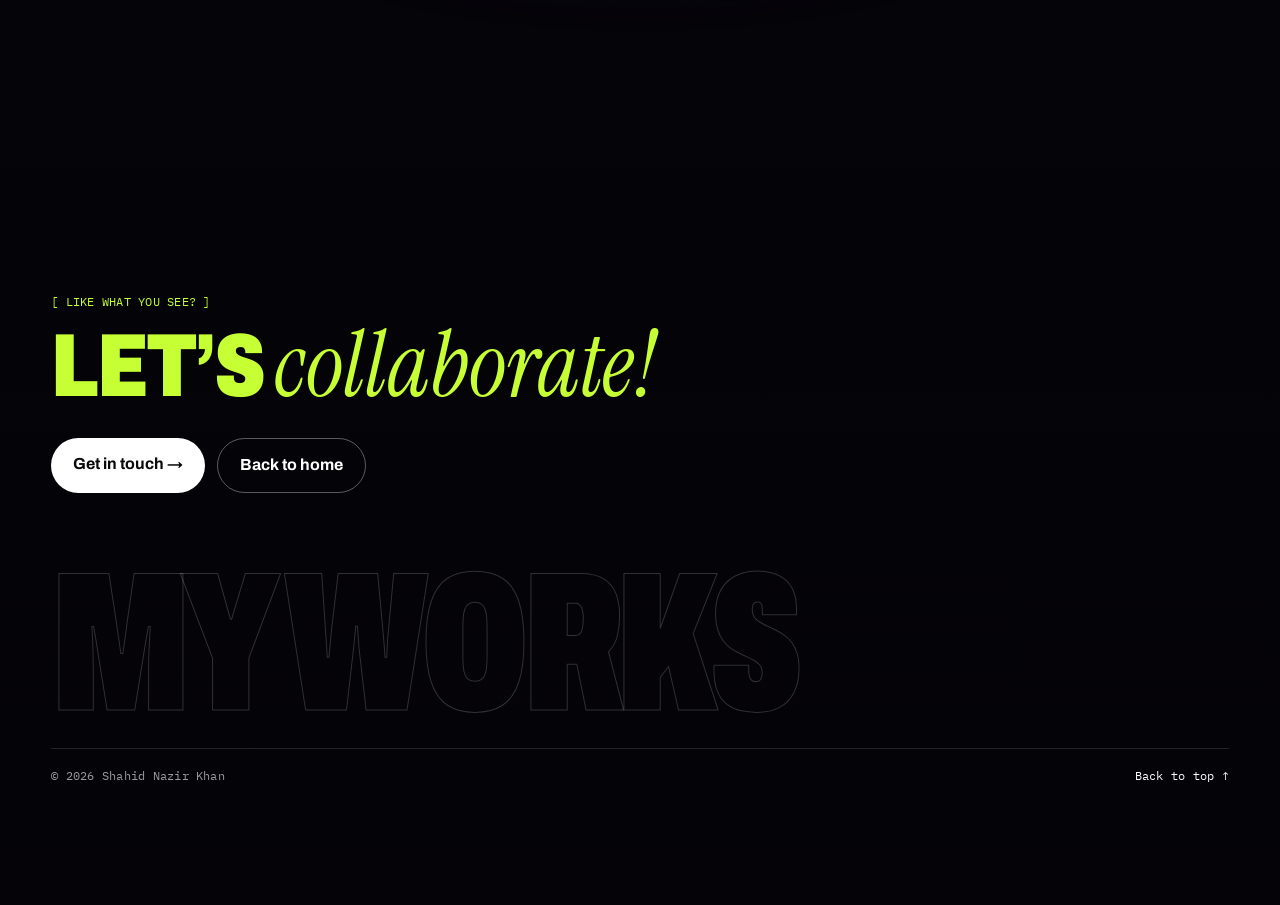
==== commit 081671d7: "My Works orbit: 'My architectural work' title inside the ring and text riding the track" ====
--- a/works.html
+++ b/works.html
@@ -74,6 +74,17 @@
     <p class="mono filter-state" id="filterState" hidden></p>
     <div class="orbit" id="orbit">
       <i class="orbit-track" aria-hidden="true"></i>
+      <!-- text riding the track; app.js sizes the path and moves it with the folders -->
+      <svg class="orbit-words" id="orbitWords" aria-hidden="true">
+        <path id="orbitPath" fill="none"/>
+        <text><textPath href="#orbitPath" id="orbitText"></textPath></text>
+      </svg>
+      <!-- title standing inside the ring: back folders pass behind it, front ones in front -->
+      <h2 class="orbit-title">
+        <span class="ot-small mono">[ studio · heritage · study ]</span>
+        <span class="ot-line">My architectural</span>
+        <em class="ot-work">work.</em>
+      </h2>
       <div class="desktop" id="desktop"></div>
       <p class="empty mono" id="empty" hidden>No folder by that name. Try “kashmir”, “sketch” or “film”.</p>
     </div>
--- a/styles.css
+++ b/styles.css
@@ -701,7 +701,37 @@
 .desk .filter-state { margin: 10px 0 0; }
 
 /* folders ride an ellipse; app.js places each one every frame */
-.orbit { position: relative; height: clamp(500px, 56vw, 760px); margin-top: 10px; }
+.orbit { position: relative; height: clamp(500px, 56vw, 760px); margin-top: 10px; isolation: isolate; }
+
+/* words on the track */
+.orbit-words {
+  position: absolute; inset: 0; width: 100%; height: 100%; overflow: visible; pointer-events: none; z-index: 0;
+  /* the far side of the band fades into the distance */
+  -webkit-mask-image: linear-gradient(to bottom, rgba(0,0,0,.12) 38%, #000 62%);
+          mask-image: linear-gradient(to bottom, rgba(0,0,0,.12) 38%, #000 62%);
+}
+.orbit-words text {
+  font: 500 13px var(--mono); letter-spacing: .32em; text-transform: uppercase;
+  fill: var(--lime); opacity: .8;
+}
+
+/* title standing in the middle of the ring, at mid-depth (z 50) */
+.orbit-title {
+  position: absolute; left: 50%; top: 50%; z-index: 50; margin: 0;
+  transform: translate(-50%, -62%); text-align: center; pointer-events: none;
+  display: grid; justify-items: center; line-height: .82; white-space: nowrap;
+}
+.ot-small { font-size: 12px; letter-spacing: .2em; text-transform: uppercase; color: var(--lime); margin-bottom: 16px; }
+.ot-line {
+  font-weight: 900; font-stretch: 72%; text-transform: uppercase; letter-spacing: -.02em;
+  font-size: clamp(40px, 7.4vw, 118px);
+  color: transparent; -webkit-text-stroke: 1.5px rgba(255,255,255,.85);
+  text-shadow: 0 0 40px rgba(125,57,235,.45);
+}
+.ot-work {
+  font-size: clamp(70px, 13vw, 210px); color: var(--lime); margin-top: -.12em;
+  text-shadow: 0 10px 60px rgba(198,255,51,.28), 0 2px 0 rgba(0,0,0,.25);
+}
 .orbit-track {
   position: absolute; left: 50%; top: 50%;
   width: calc(var(--rx, 400) * 2px); height: calc(var(--ry, 100) * 2px);
@@ -726,6 +756,10 @@
   .orbit .folder .f-label strong { font-size: 13px; }
   .orbit .folder.is-back .f-label { opacity: 0; }
   .orbit .f-front { padding: 8px 9px; white-space: nowrap; }
+  .ot-line { font-size: 30px; -webkit-text-stroke-width: 1px; }
+  .ot-work { font-size: 64px; }
+  .ot-small { font-size: 10px; margin-bottom: 10px; }
+  .orbit-words text { font-size: 10px; letter-spacing: .24em; }
   .orbit .f-tag, .orbit .f-count { font-size: 9px; }
 }
 
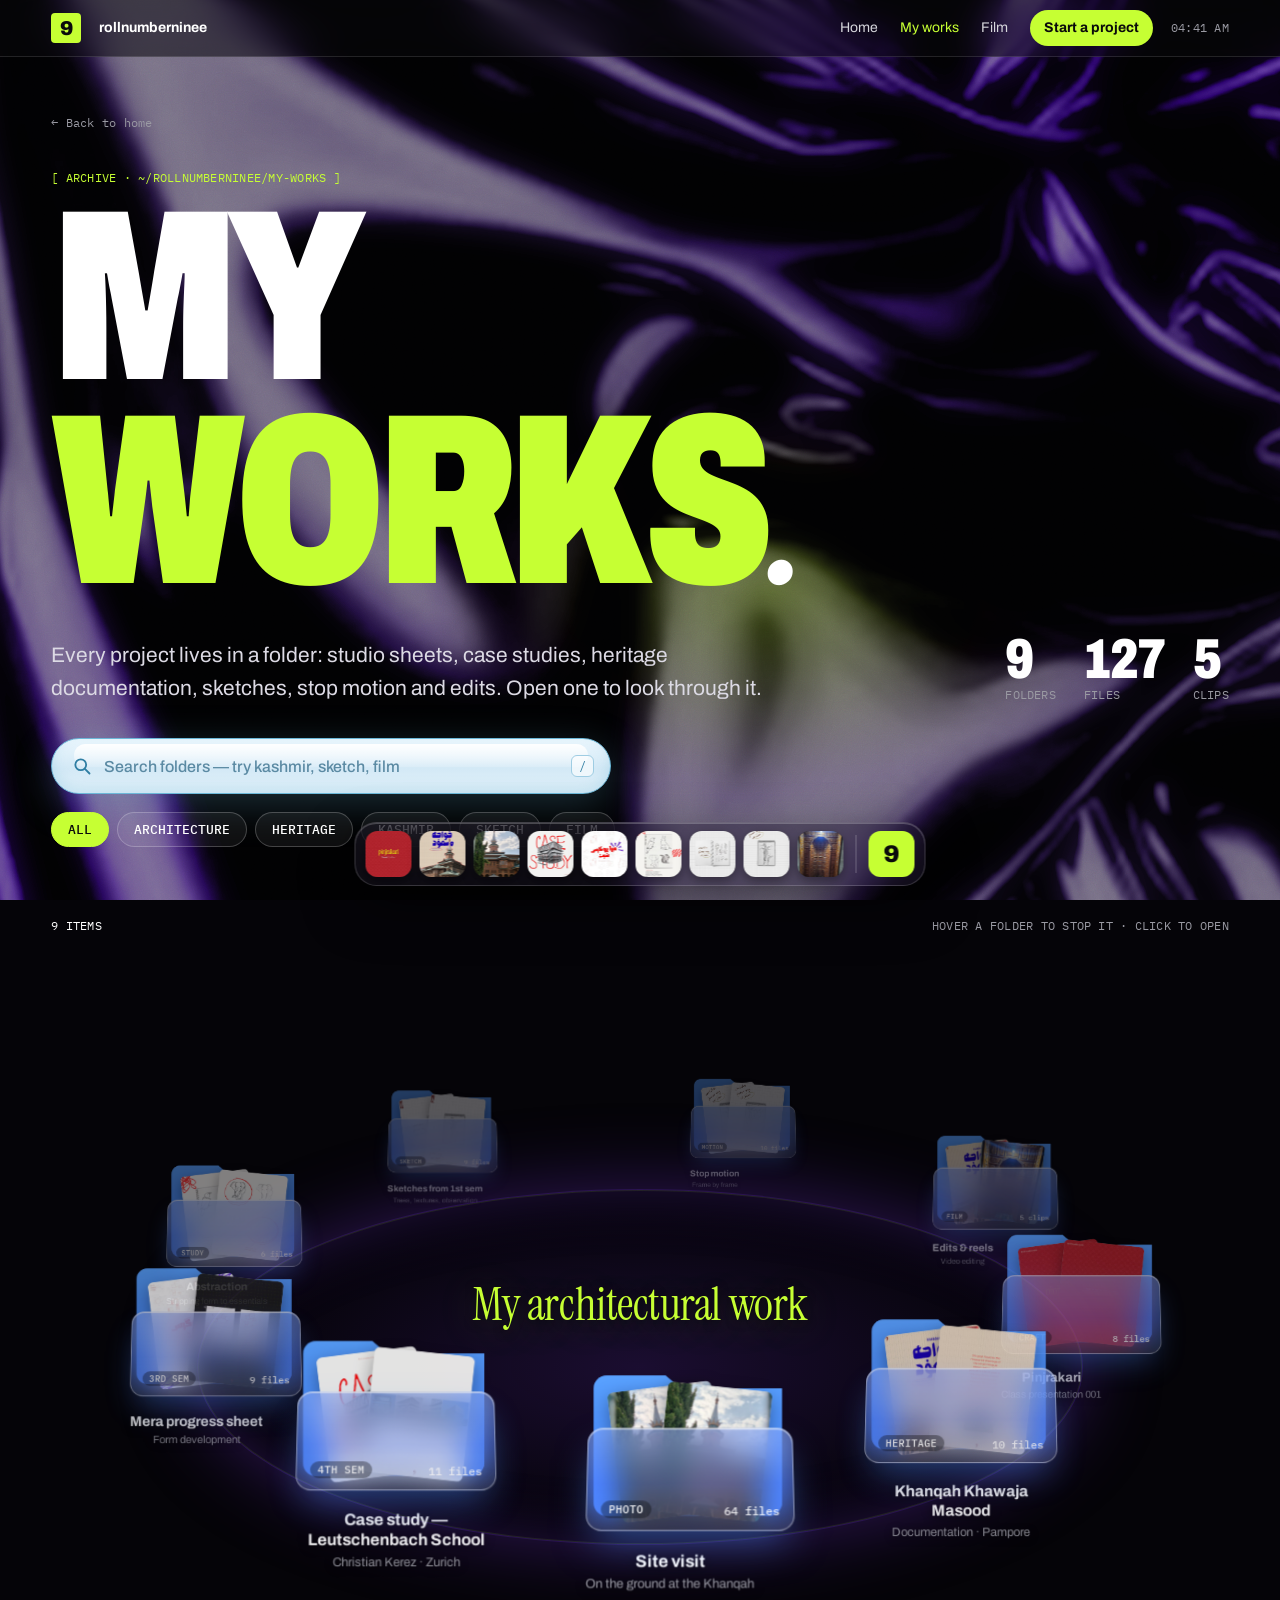
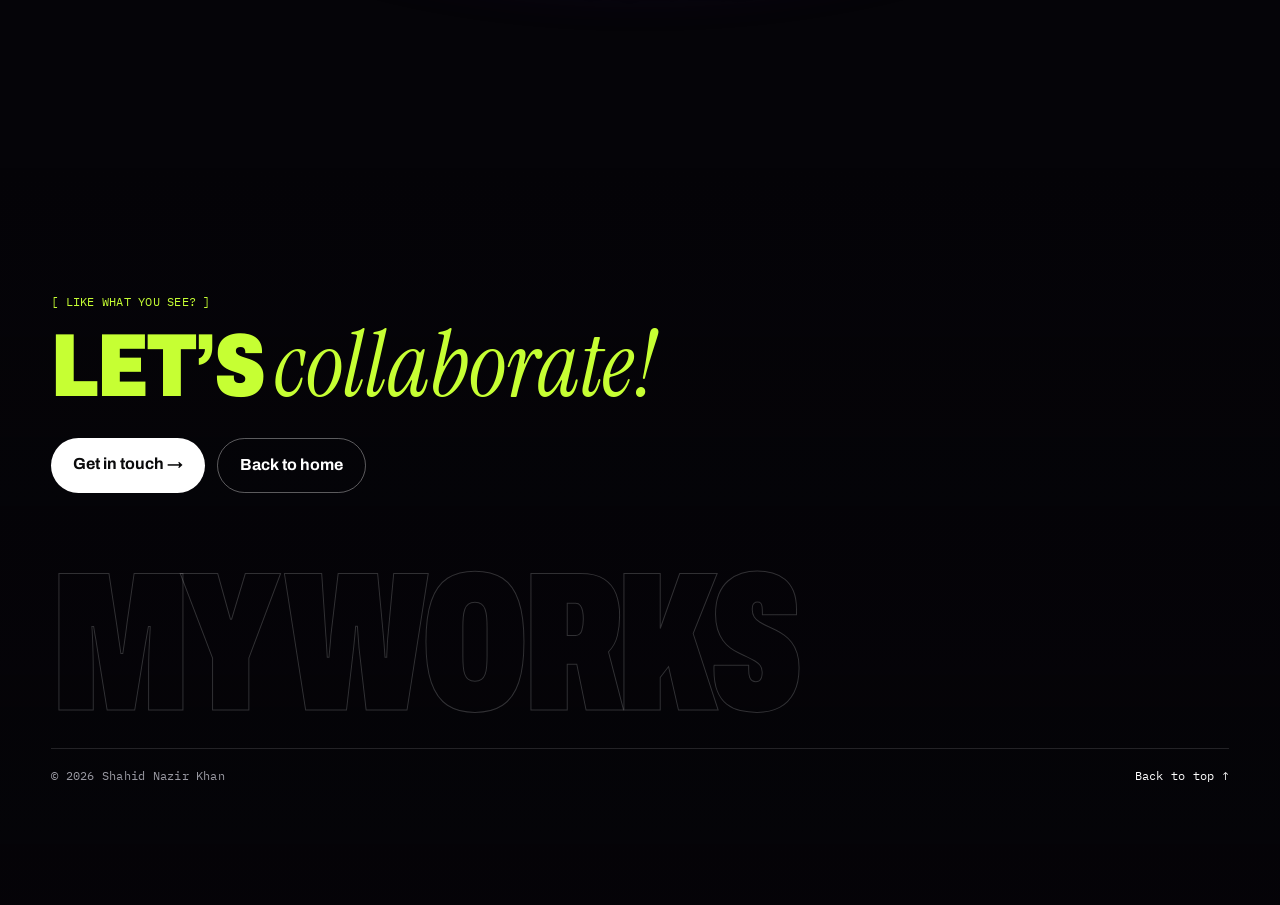
==== commit ece646ca: "Orbit title: smaller, upright serif in lime; remove text on the track" ====
--- a/works.html
+++ b/works.html
@@ -74,17 +74,8 @@
     <p class="mono filter-state" id="filterState" hidden></p>
     <div class="orbit" id="orbit">
       <i class="orbit-track" aria-hidden="true"></i>
-      <!-- text riding the track; app.js sizes the path and moves it with the folders -->
-      <svg class="orbit-words" id="orbitWords" aria-hidden="true">
-        <path id="orbitPath" fill="none"/>
-        <text><textPath href="#orbitPath" id="orbitText"></textPath></text>
-      </svg>
       <!-- title standing inside the ring: back folders pass behind it, front ones in front -->
-      <h2 class="orbit-title">
-        <span class="ot-small mono">[ studio · heritage · study ]</span>
-        <span class="ot-line">My architectural</span>
-        <em class="ot-work">work.</em>
-      </h2>
+      <h2 class="orbit-title">My architectural work</h2>
       <div class="desktop" id="desktop"></div>
       <p class="empty mono" id="empty" hidden>No folder by that name. Try “kashmir”, “sketch” or “film”.</p>
     </div>
--- a/styles.css
+++ b/styles.css
@@ -703,34 +703,13 @@
 /* folders ride an ellipse; app.js places each one every frame */
 .orbit { position: relative; height: clamp(500px, 56vw, 760px); margin-top: 10px; isolation: isolate; }
 
-/* words on the track */
-.orbit-words {
-  position: absolute; inset: 0; width: 100%; height: 100%; overflow: visible; pointer-events: none; z-index: 0;
-  /* the far side of the band fades into the distance */
-  -webkit-mask-image: linear-gradient(to bottom, rgba(0,0,0,.12) 38%, #000 62%);
-          mask-image: linear-gradient(to bottom, rgba(0,0,0,.12) 38%, #000 62%);
-}
-.orbit-words text {
-  font: 500 13px var(--mono); letter-spacing: .32em; text-transform: uppercase;
-  fill: var(--lime); opacity: .8;
-}
-
 /* title standing in the middle of the ring, at mid-depth (z 50) */
 .orbit-title {
   position: absolute; left: 50%; top: 50%; z-index: 50; margin: 0;
-  transform: translate(-50%, -62%); text-align: center; pointer-events: none;
-  display: grid; justify-items: center; line-height: .82; white-space: nowrap;
-}
-.ot-small { font-size: 12px; letter-spacing: .2em; text-transform: uppercase; color: var(--lime); margin-bottom: 16px; }
-.ot-line {
-  font-weight: 900; font-stretch: 72%; text-transform: uppercase; letter-spacing: -.02em;
-  font-size: clamp(40px, 7.4vw, 118px);
-  color: transparent; -webkit-text-stroke: 1.5px rgba(255,255,255,.85);
-  text-shadow: 0 0 40px rgba(125,57,235,.45);
-}
-.ot-work {
-  font-size: clamp(70px, 13vw, 210px); color: var(--lime); margin-top: -.12em;
-  text-shadow: 0 10px 60px rgba(198,255,51,.28), 0 2px 0 rgba(0,0,0,.25);
+  transform: translate(-50%, -50%); text-align: center; pointer-events: none; white-space: nowrap;
+  font: 400 clamp(26px, 3.6vw, 54px)/1 var(--serif); font-style: normal; letter-spacing: -.01em;
+  color: var(--lime);
+  text-shadow: 0 6px 40px rgba(198,255,51,.25), 0 2px 10px rgba(0,0,0,.5);
 }
 .orbit-track {
   position: absolute; left: 50%; top: 50%;
@@ -756,10 +735,7 @@
   .orbit .folder .f-label strong { font-size: 13px; }
   .orbit .folder.is-back .f-label { opacity: 0; }
   .orbit .f-front { padding: 8px 9px; white-space: nowrap; }
-  .ot-line { font-size: 30px; -webkit-text-stroke-width: 1px; }
-  .ot-work { font-size: 64px; }
-  .ot-small { font-size: 10px; margin-bottom: 10px; }
-  .orbit-words text { font-size: 10px; letter-spacing: .24em; }
+  .orbit-title { font-size: 22px; }
   .orbit .f-tag, .orbit .f-count { font-size: 9px; }
 }
 
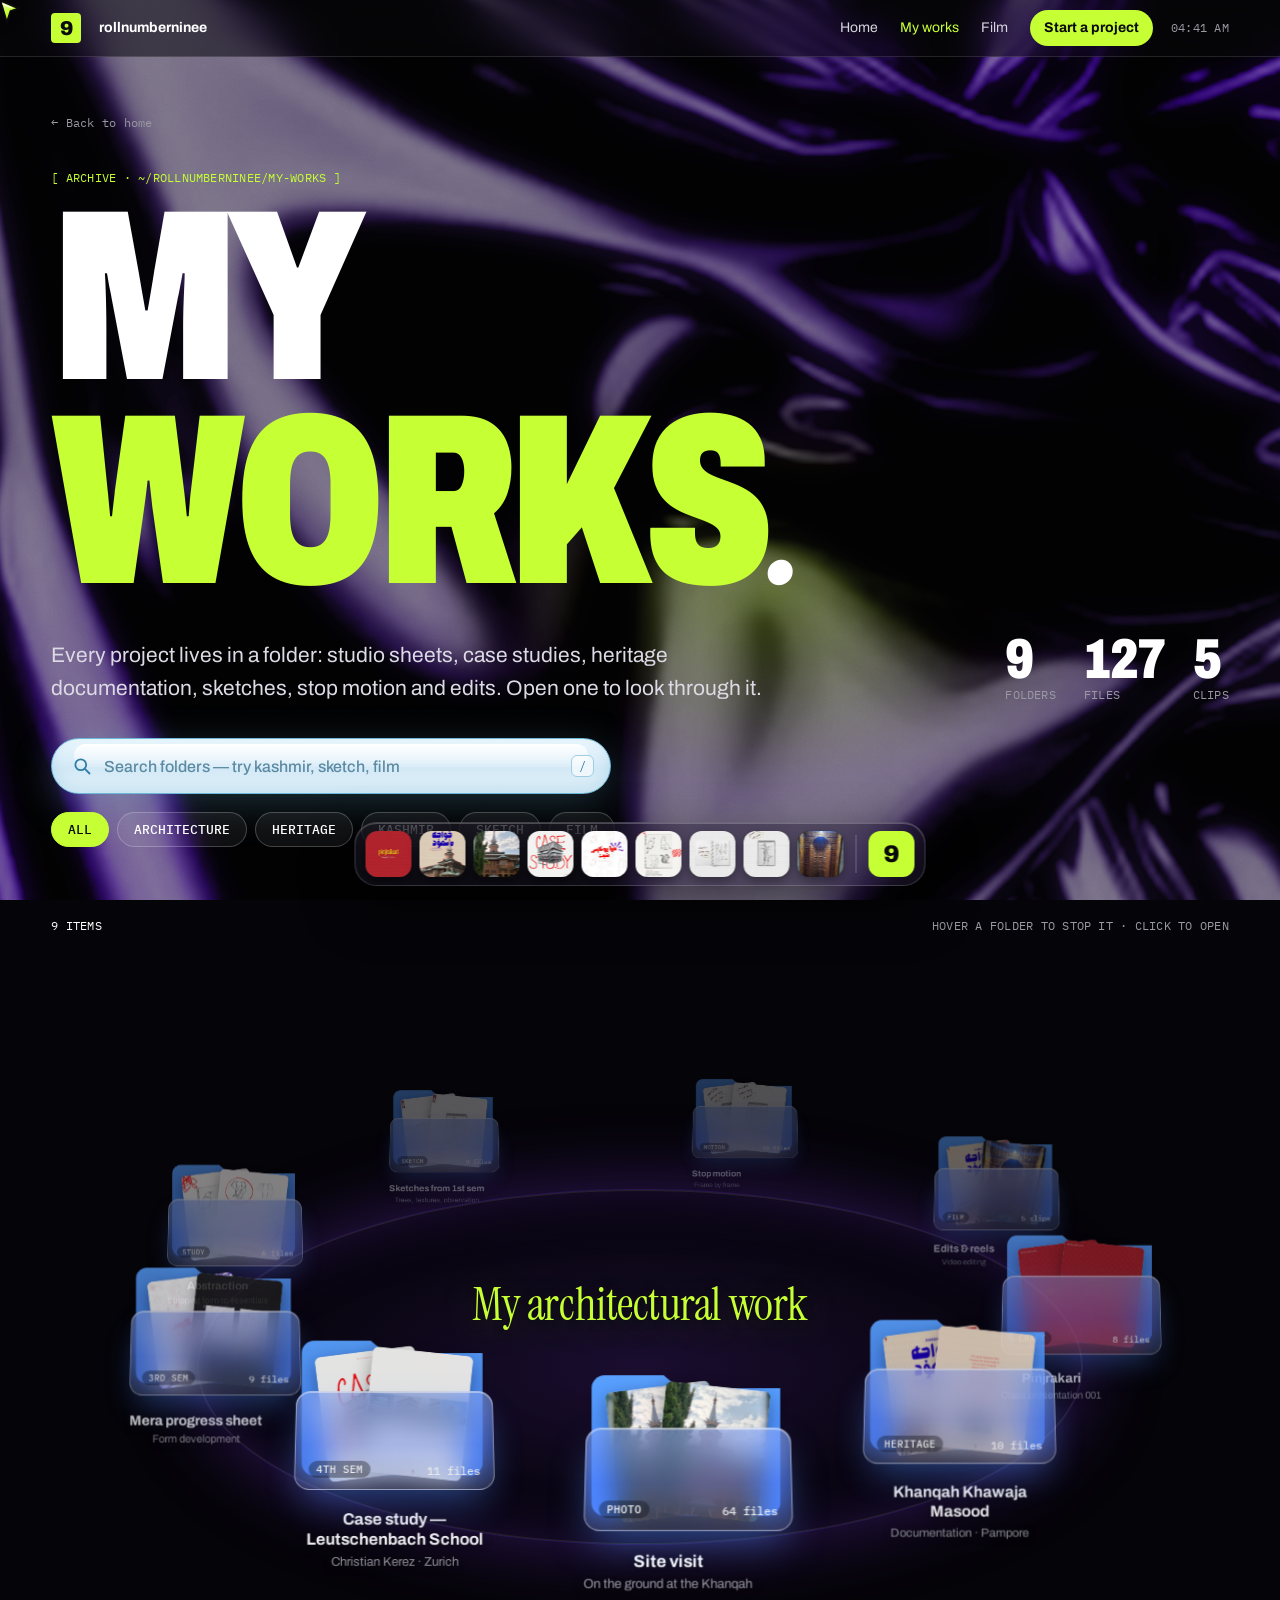
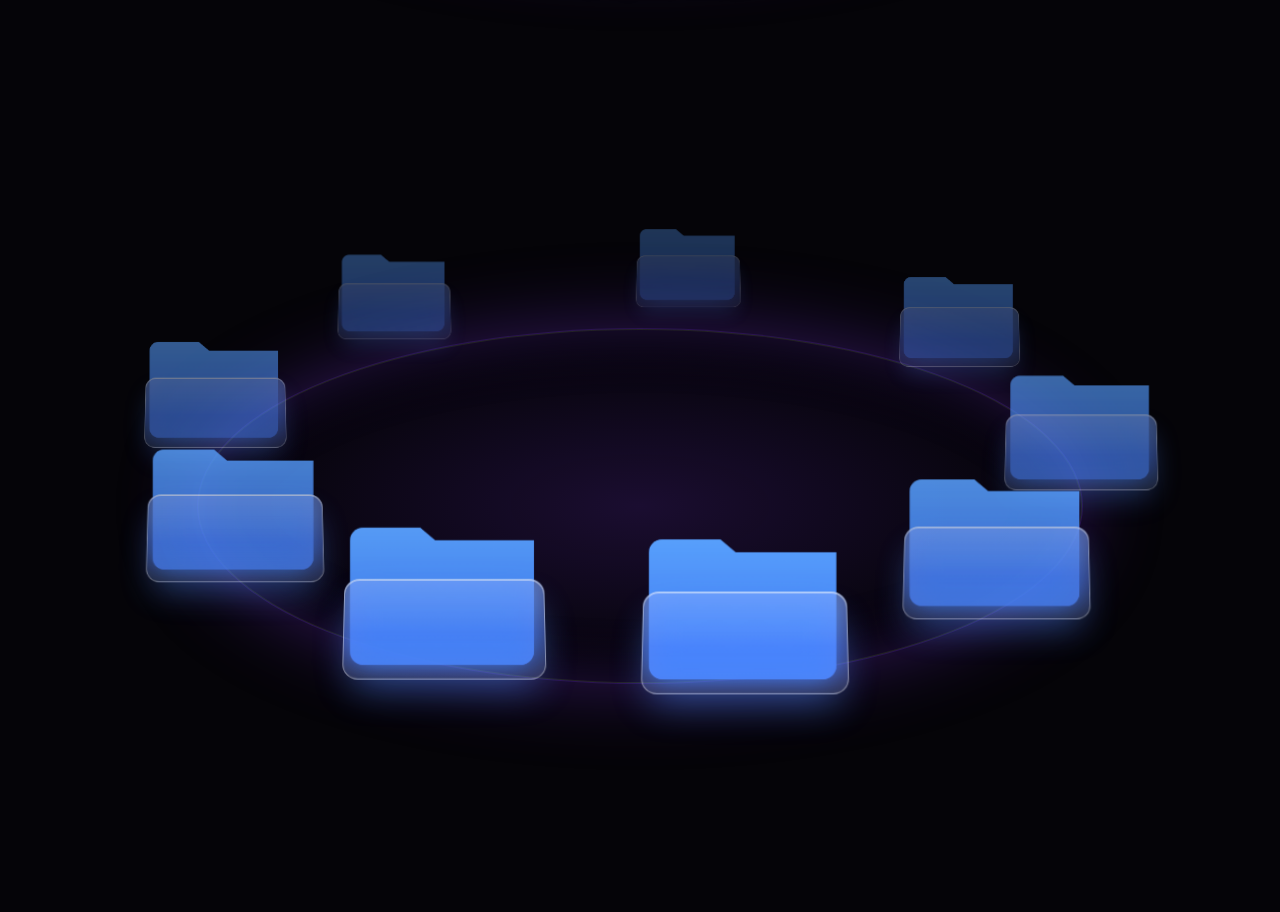
==== commit 630f406c: "My Works: drop footer; add second ring of empty folders turning the opposite way" ====
--- a/works.html
+++ b/works.html
@@ -81,17 +81,13 @@
     </div>
   </section>
 
-  <!-- ───────── footer ───────── -->
-  <footer class="contact works-foot">
-    <p class="mono kicker">[ Like what you see? ]</p>
-    <h2>Let’s <em>collaborate!</em></h2>
-    <div class="contact-links">
-      <a class="pill" href="index.html#contact">Get in touch →</a>
-      <a class="pill pill-ghost" href="index.html">Back to home</a>
+  <!-- ───────── second ring: empty folders, turning the other way ───────── -->
+  <section class="desk desk-2" aria-hidden="true">
+    <div class="orbit" id="orbit2">
+      <i class="orbit-track"></i>
+      <div class="orbit-set" id="emptySet"></div>
     </div>
-    <div class="giant" aria-hidden="true">my works</div>
-    <div class="fine mono"><span>© <span id="year"></span> Shahid Nazir Khan</span><a href="#top">Back to top ↑</a></div>
-  </footer>
+  </section>
 </main>
 
 <!-- ───────── dock ───────── -->
--- a/styles.css
+++ b/styles.css
@@ -728,6 +728,9 @@
 .orbit .folder.hit .f-label strong { color: var(--lime); }
 .orbit .folder .f-label { text-align: center; text-shadow: 0 2px 12px rgba(0,0,0,.8); }
 .orbit .empty { position: absolute; inset: 0; display: grid; place-items: center; margin: 0; }
+.orbit-set { position: absolute; inset: 0; }
+.desk-2 { margin-top: -90px; padding-top: 0; padding-bottom: calc(110px + env(safe-area-inset-bottom, 0px)); }   /* room for the dock */
+.folder-empty .f-front { justify-content: center; }
 .orbit .folder .f-label { transition: opacity .3s; }
 @media (max-width: 640px) {
   .orbit { height: 620px; }
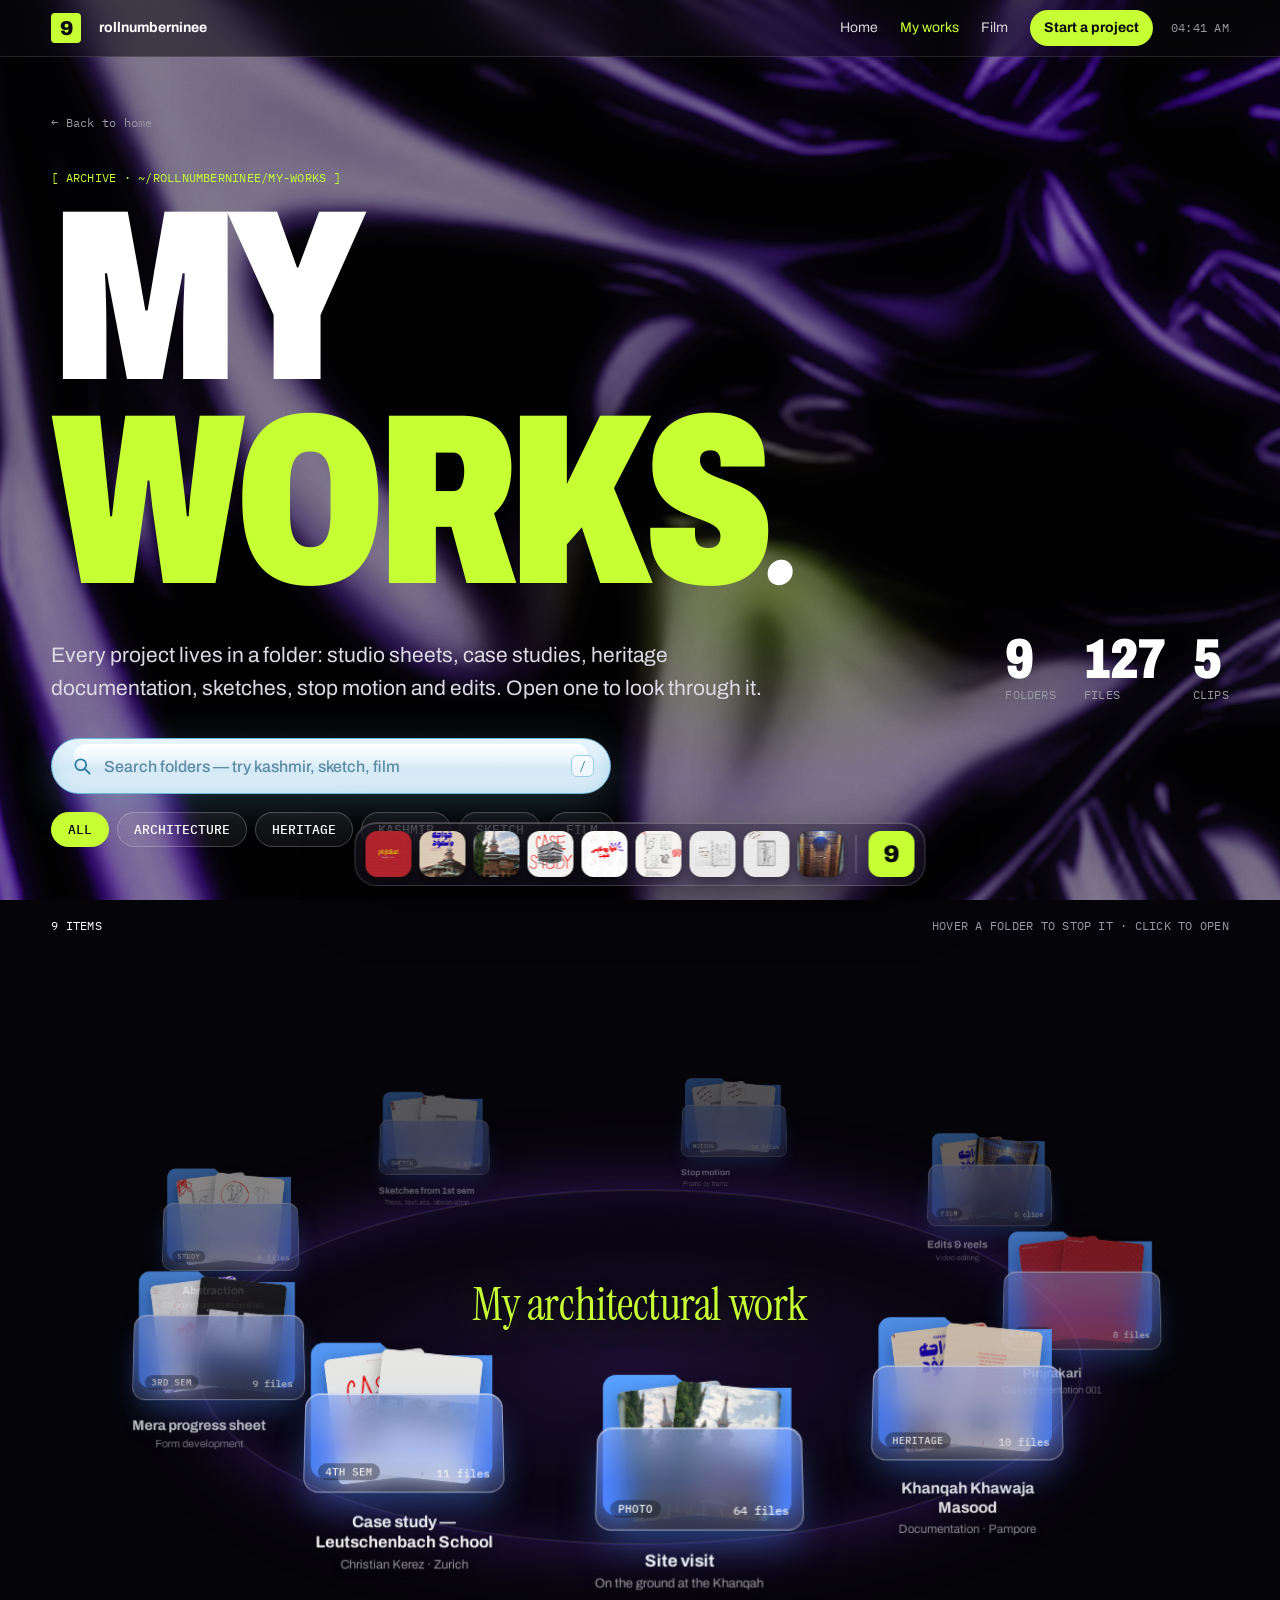
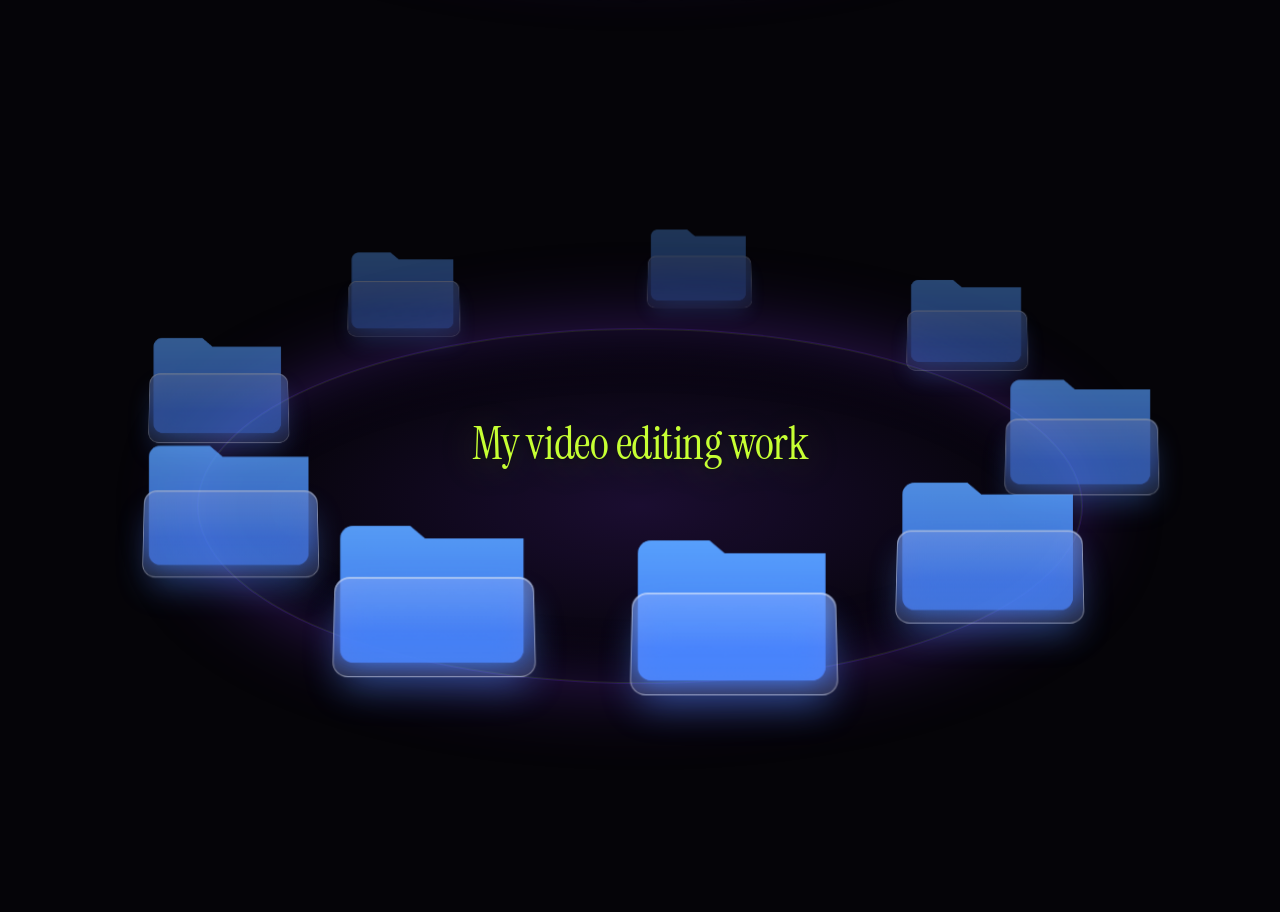
==== commit caf6e233: "Second ring title: My video editing work" ====
--- a/works.html
+++ b/works.html
@@ -82,10 +82,11 @@
   </section>
 
   <!-- ───────── second ring: empty folders, turning the other way ───────── -->
-  <section class="desk desk-2" aria-hidden="true">
+  <section class="desk desk-2" aria-label="Video editing work">
     <div class="orbit" id="orbit2">
-      <i class="orbit-track"></i>
-      <div class="orbit-set" id="emptySet"></div>
+      <i class="orbit-track" aria-hidden="true"></i>
+      <h2 class="orbit-title">My video editing work</h2>
+      <div class="orbit-set" id="emptySet" aria-hidden="true"></div>
     </div>
   </section>
 </main>
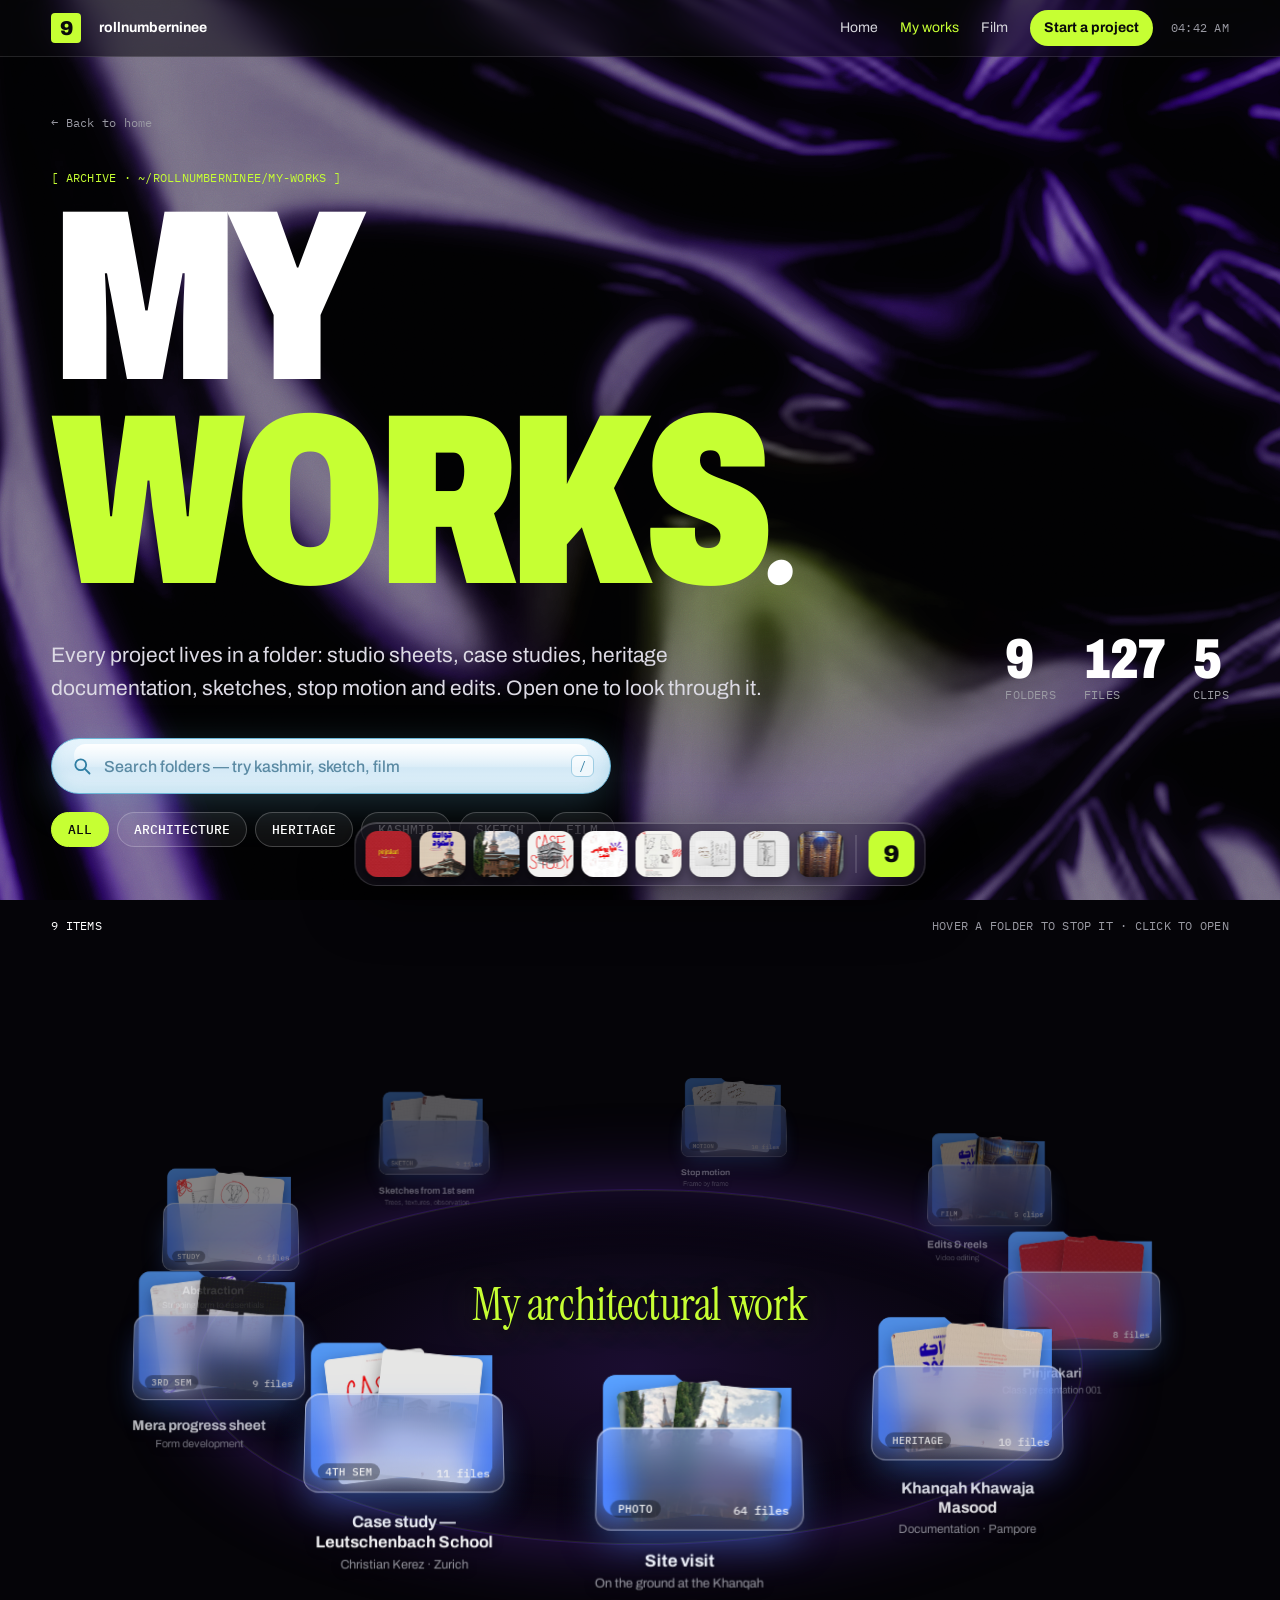
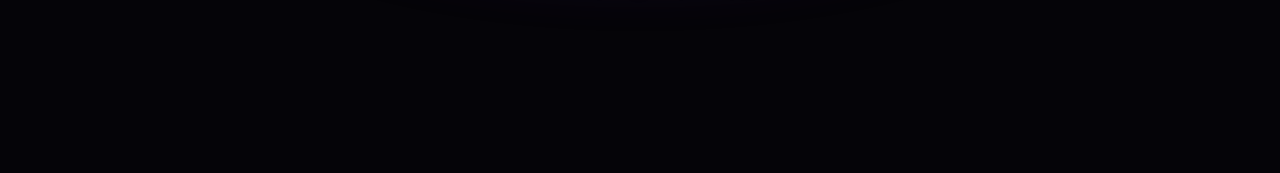
==== commit d1997303: "Move video editing ring to landing page under the hero, filled with the edits" ====
--- a/works.html
+++ b/works.html
@@ -81,14 +81,6 @@
     </div>
   </section>
 
-  <!-- ───────── second ring: empty folders, turning the other way ───────── -->
-  <section class="desk desk-2" aria-label="Video editing work">
-    <div class="orbit" id="orbit2">
-      <i class="orbit-track" aria-hidden="true"></i>
-      <h2 class="orbit-title">My video editing work</h2>
-      <div class="orbit-set" id="emptySet" aria-hidden="true"></div>
-    </div>
-  </section>
 </main>
 
 <!-- ───────── dock ───────── -->
--- a/styles.css
+++ b/styles.css
@@ -729,8 +729,19 @@
 .orbit .folder .f-label { text-align: center; text-shadow: 0 2px 12px rgba(0,0,0,.8); }
 .orbit .empty { position: absolute; inset: 0; display: grid; place-items: center; margin: 0; }
 .orbit-set { position: absolute; inset: 0; }
-.desk-2 { margin-top: -90px; padding-top: 0; padding-bottom: calc(110px + env(safe-area-inset-bottom, 0px)); }   /* room for the dock */
-.folder-empty .f-front { justify-content: center; }
+.page-works .desk { padding-bottom: calc(110px + env(safe-area-inset-bottom, 0px)); }   /* room for the dock */
+
+/* landing: ring of video edits */
+.reel-ring { padding: clamp(56px, 7vw, 96px) var(--gutter) 0; }
+.reel-ring .section-head { margin-bottom: 0; }
+.reel-ring .kicker { margin: 0; }
+.folder-reel .f-vid {
+  left: 21%; width: 58%; top: -30%;               /* stands well out of the folder so the edit is visible */
+  transform: rotate(-3deg); overflow: hidden; background: #111;
+  border: 2px solid rgba(255,255,255,.85); border-radius: 8px;
+}
+.folder-reel .f-vid video { width: 100%; height: 100%; object-fit: cover; }
+.folder-reel:hover .f-paper.f-vid { transform: translateY(-18%) rotate(0deg) scale(1.1); }
 .orbit .folder .f-label { transition: opacity .3s; }
 @media (max-width: 640px) {
   .orbit { height: 620px; }
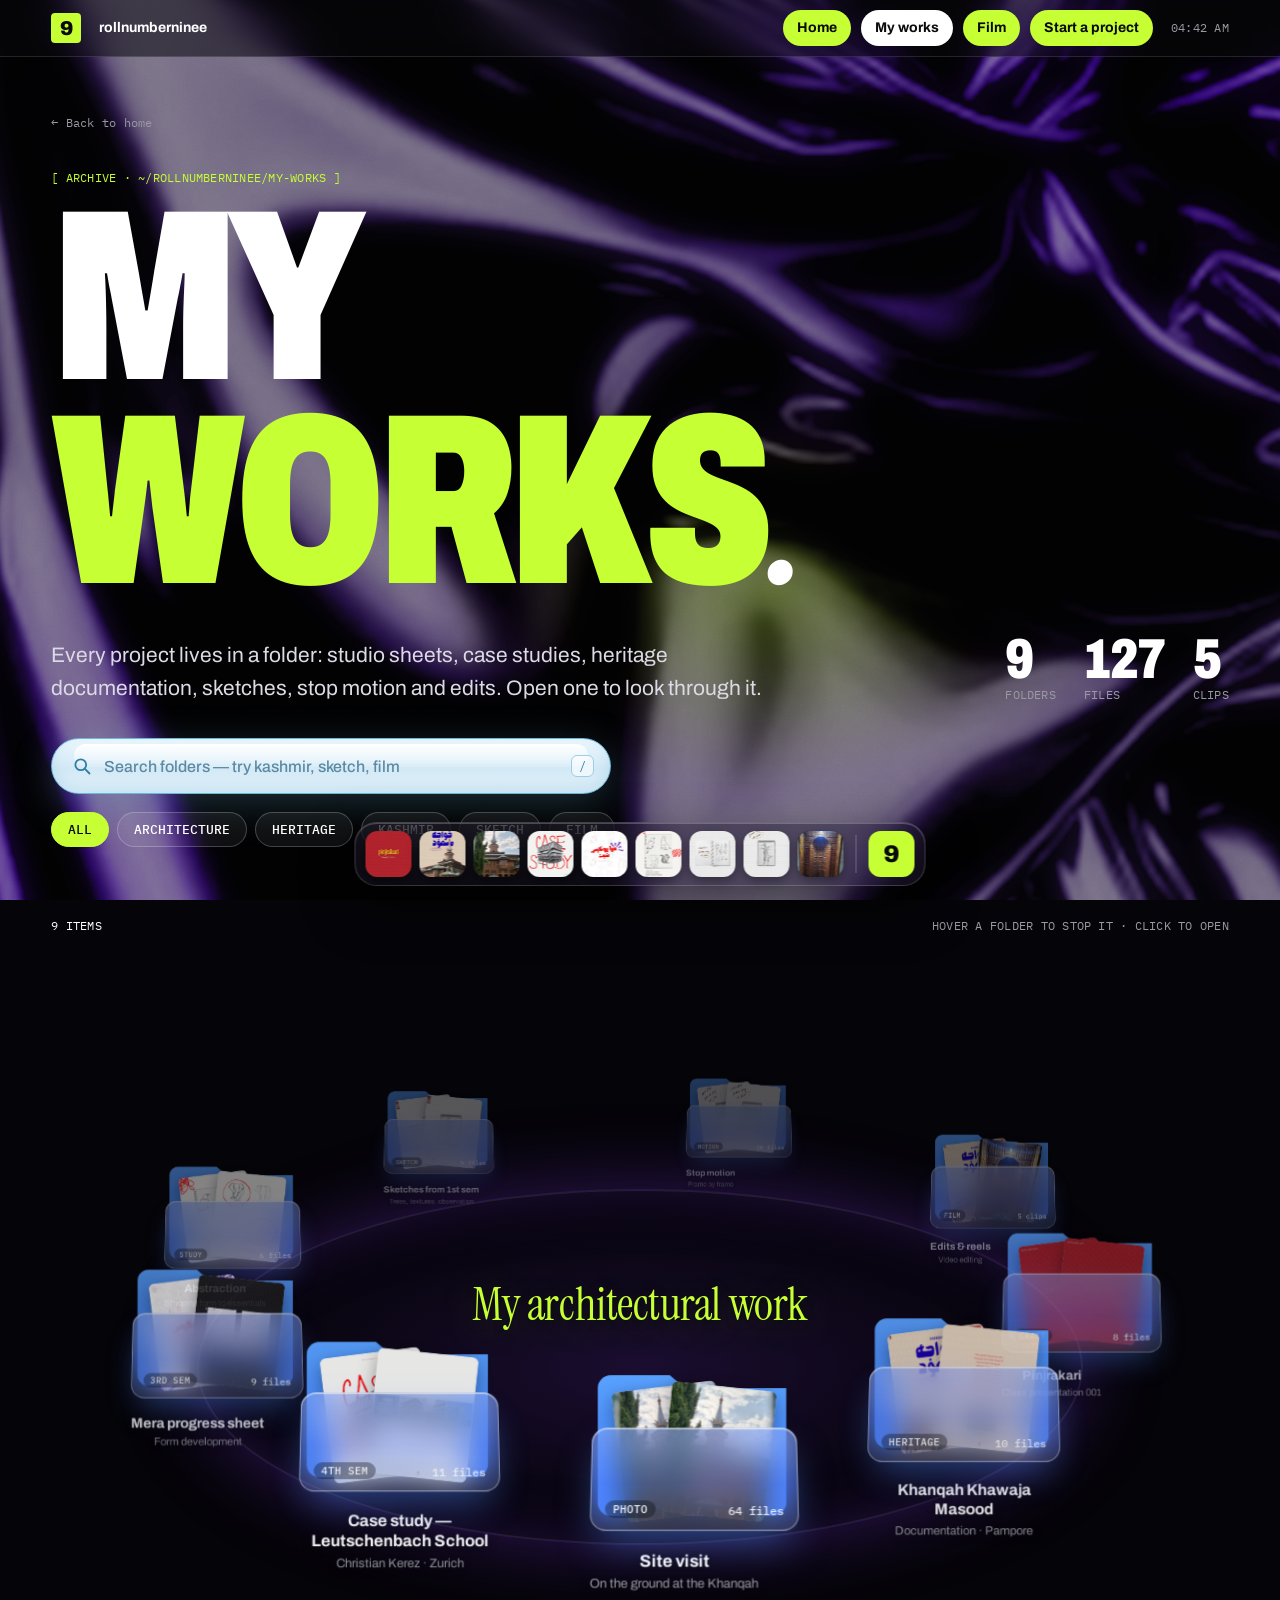
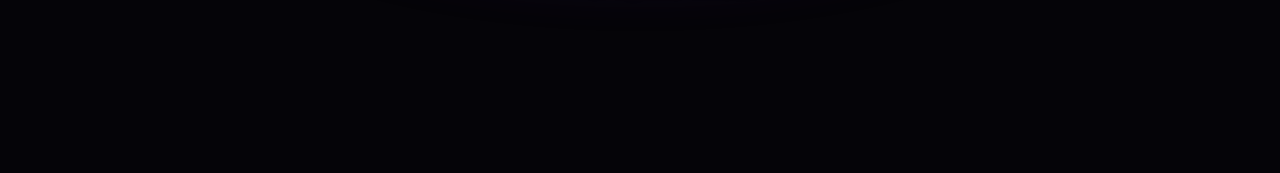
==== commit 21960830: "Menubar: every link is a lime pill like Start a project; current page in white" ====
--- a/works.html
+++ b/works.html
@@ -27,10 +27,10 @@
   <a href="index.html" class="mark" aria-label="Home">9</a>
   <span class="menubar-name">rollnumberninee</span>
   <nav>
-    <a href="index.html" class="roll" data-t="Home"><span>Home</span></a>
-    <a href="works.html" class="roll is-here" data-t="My works" aria-current="page"><span>My works</span></a>
-    <a href="index.html#film" class="roll" data-t="Film"><span>Film</span></a>
-    <a href="index.html#contact" class="cta">Start a project</a>
+    <a href="index.html" class="cta">Home</a>
+    <a href="works.html" class="cta is-here" aria-current="page">My works</a>
+    <a href="index.html#film" class="cta">Film</a>
+    <a href="index.html#contact" class="cta cta-start">Start a project</a>
   </nav>
   <span class="menubar-clock mono" id="clock" aria-hidden="true"></span>
 </header>
--- a/styles.css
+++ b/styles.css
@@ -118,16 +118,13 @@
 .menubar-name { font-weight: 700; }
 .menubar nav { display: flex; align-items: center; gap: 22px; margin-left: auto; }
 .menubar nav a { text-decoration: none; color: #d6d6dc; }
-/* letter-roll hover: the label slides up and a copy rolls in from below */
-.roll { position: relative; display: inline-block; overflow: hidden; height: 1.3em; line-height: 1.3em; }
-.roll span, .roll::after { display: block; transition: transform .45s cubic-bezier(.7,0,.2,1); }
-.roll::after { content: attr(data-t); position: absolute; left: 0; top: 100%; color: var(--lime); }
-.roll:hover span, .roll:hover::after { transform: translateY(-100%); }
 .menubar nav .cta {
   padding: 7px 14px; border-radius: 999px; background: var(--lime); color: var(--black);
   font-weight: 700; transition: background .2s, transform .2s;
 }
 .menubar nav .cta:hover { background: var(--white); transform: translateY(-1px); }
+.menubar nav { gap: 10px; }
+.menubar nav .cta.is-here { background: var(--white); }      /* the page you're on */
 .menubar-clock { font-size: 12px; color: var(--muted); min-width: 4.5em; text-align: right; }
 @media (max-width: 640px) {
   .menubar-name, .menubar-clock { display: none; }
@@ -599,7 +596,6 @@
 
 /* ── landing: links into My Works ── */
 .band { text-decoration: none; }
-.roll.is-here span { color: var(--lime); }
 .hint a { color: var(--lime); text-decoration: none; }
 .hint a:hover { text-decoration: underline; }
 .hero-works {
@@ -785,7 +781,11 @@
 }
 .dock-item:hover .dock-tip { opacity: 1; }
 @media (max-width: 760px) { .dock { display: none; } .works-foot { padding-bottom: 40px; } }
-@media (max-width: 480px) { .menubar nav .cta { display: none; } }
+@media (max-width: 560px) {
+  .menubar nav { gap: 6px; }
+  .menubar nav .cta { padding: 6px 11px; font-size: 13px; }
+}
+@media (max-width: 420px) { .menubar nav .cta-start { display: none; } }
 
 /* ── custom cursor + crystal trail ── */
 html[data-custom-cursor], html[data-custom-cursor] * { cursor: none !important; }
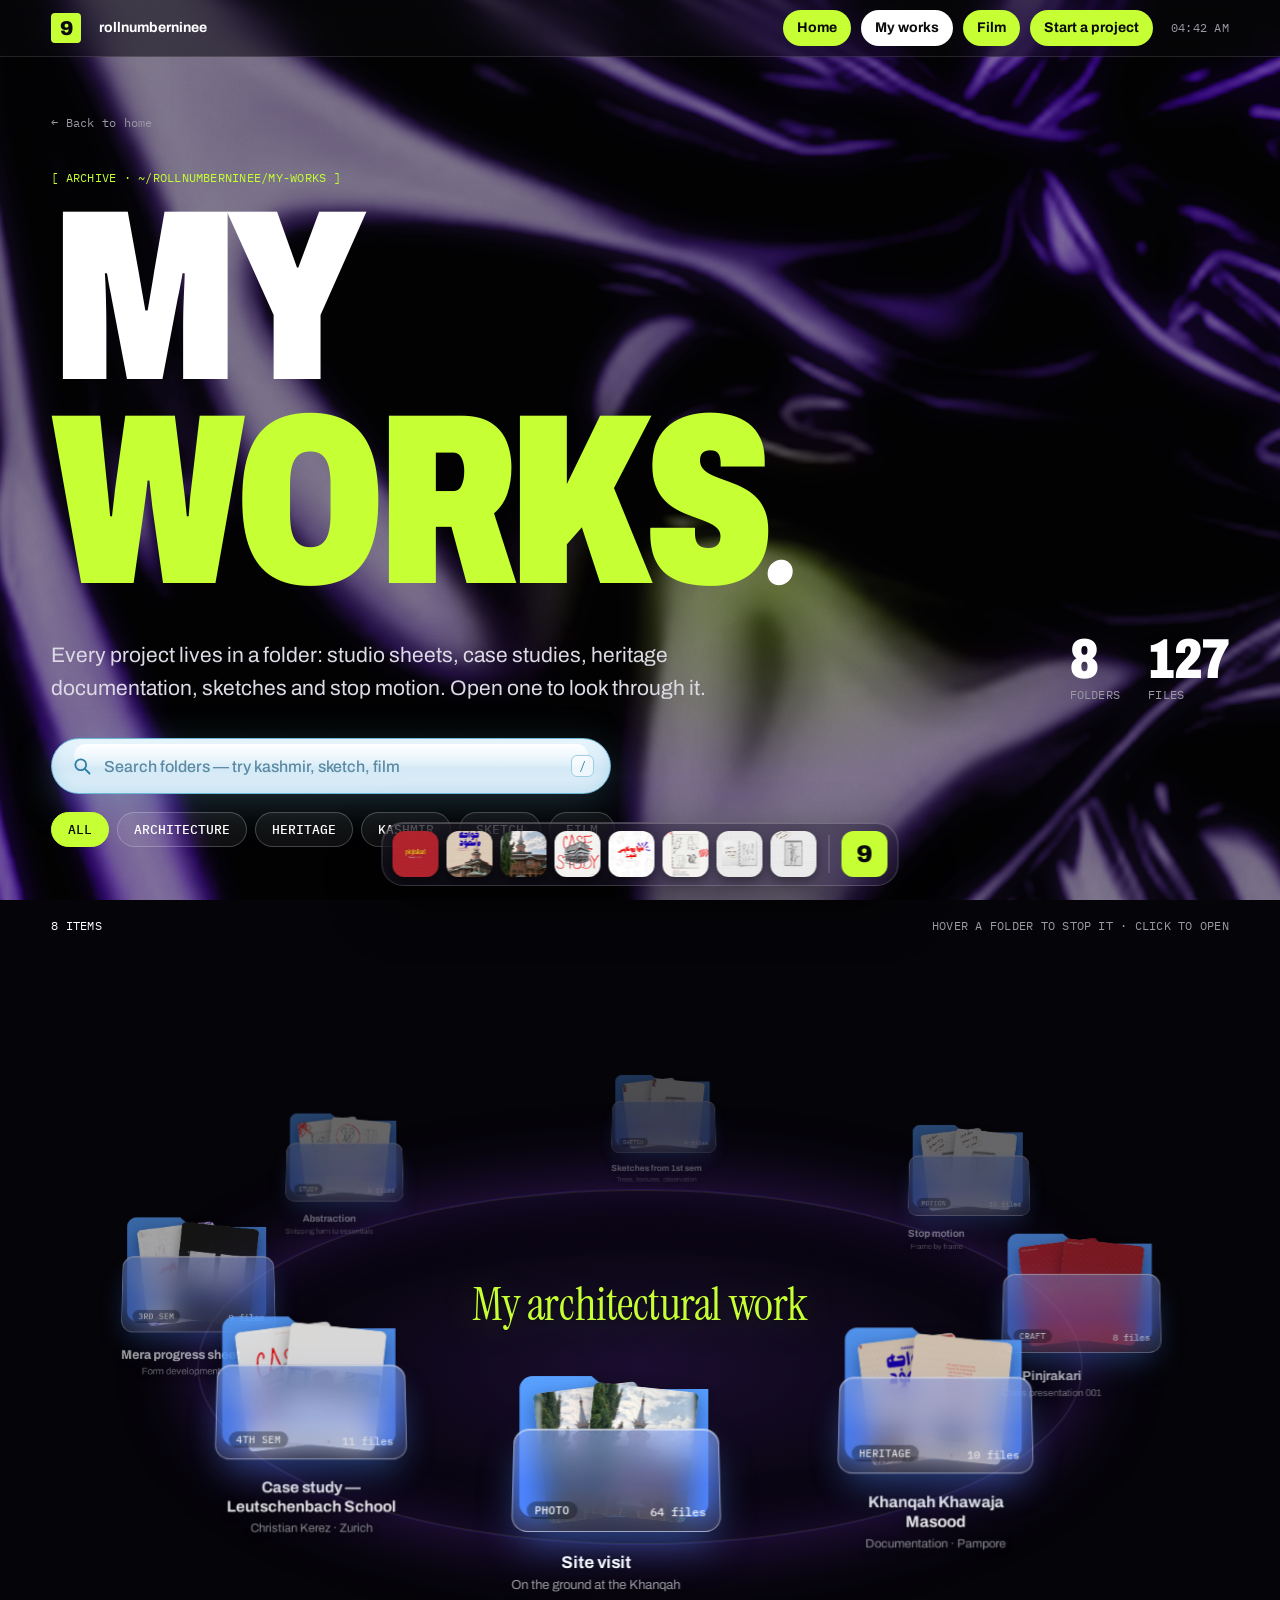
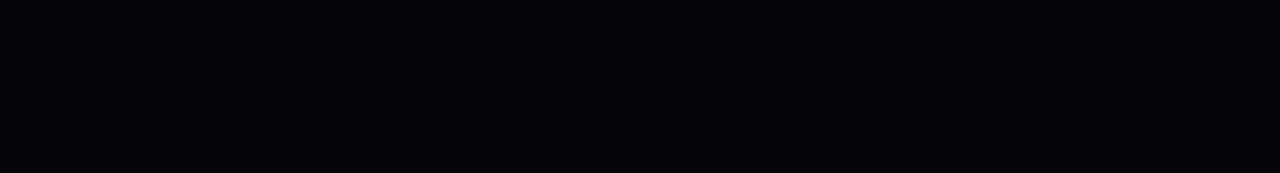
==== commit 9eed79ba: "Hide all videos from the site for now (files kept in assets/video)" ====
--- a/works.html
+++ b/works.html
@@ -29,7 +29,7 @@
   <nav>
     <a href="index.html" class="cta">Home</a>
     <a href="works.html" class="cta is-here" aria-current="page">My works</a>
-    <a href="index.html#film" class="cta">Film</a>
+    <a href="index.html#editing" class="cta">Film</a>
     <a href="index.html#contact" class="cta cta-start">Start a project</a>
   </nav>
   <span class="menubar-clock mono" id="clock" aria-hidden="true"></span>
@@ -42,11 +42,10 @@
     <p class="mono kicker">[ Archive · ~/rollnumberninee/my-works ]</p>
     <h1 class="works-title"><span class="line"><span>My</span></span><span class="line"><span>works<em>.</em></span></span></h1>
     <div class="works-intro">
-      <p>Every project lives in a folder: studio sheets, case studies, heritage documentation, sketches, stop motion and edits. Open one to look through it.</p>
+      <p>Every project lives in a folder: studio sheets, case studies, heritage documentation, sketches and stop motion. Open one to look through it.</p>
       <ul class="works-stats mono">
         <li class="reveal"><b class="count" data-to="projects">0</b> folders</li>
         <li class="reveal"><b class="count" data-to="images">0</b> files</li>
-        <li class="reveal"><b class="count" data-to="reels">0</b> clips</li>
       </ul>
     </div>
 
--- a/styles.css
+++ b/styles.css
@@ -176,42 +176,6 @@
 .hero-role em { color: var(--lime); font-size: 1.12em; }
 .hero .search { animation: fade 1s .5s both; }
 
-/* floating cards with mouse parallax, after studio loop */
-.floaters { position: absolute; inset: 0; pointer-events: none; }
-.fl {
-  position: absolute; width: clamp(110px, 12vw, 190px); height: auto; border-radius: 8px;
-  box-shadow: 0 24px 60px rgba(0,0,0,.5);
-  transform: translate3d(var(--x, 0px), var(--y, 0px), 0) rotate(var(--r));
-  transition: transform .9s cubic-bezier(.2,.8,.2,1);
-  animation: floatIn 1.2s cubic-bezier(.2,.8,.2,1) both;
-}
-@keyframes floatIn { from { opacity: 0; translate: 0 60px; } }
-.fl-1 { --r: -9deg; right: 30%; top: 9%;  animation-delay: .2s; }
-.fl-2 { --r: 7deg;  right: 6%;  top: 6%;  animation-delay: .3s; width: clamp(130px, 15vw, 230px); }
-.fl-3 { --r: -4deg; right: 17%; top: 40%; animation-delay: .4s; width: clamp(140px, 16vw, 250px); }
-.fl-4 { --r: 11deg; right: 3%;  top: 52%; animation-delay: .5s; }
-.fl-5 { --r: -13deg; right: 36%; top: 47%; animation-delay: .6s; width: clamp(90px, 10vw, 160px); }
-@media (max-width: 900px) {
-  .fl { width: 96px !important; opacity: .85; }
-  .fl-1 { right: 42%; top: 6%; } .fl-2 { right: 6%; top: 4%; } .fl-3 { right: 22%; top: 18%; }
-  .fl-4, .fl-5 { display: none; }
-}
-
-/* showreel thumb, after daylight */
-.showreel {
-  position: absolute; right: clamp(14px, 2vw, 28px); bottom: clamp(14px, 2vw, 28px);
-  width: clamp(150px, 18vw, 260px); aspect-ratio: 16 / 10; padding: 0; overflow: hidden;
-  border: 2px solid var(--lime); border-radius: 14px; background: #111;
-  transition: transform .35s cubic-bezier(.2,.8,.2,1);
-}
-.showreel:hover { transform: scale(1.04); }
-.showreel video { width: 100%; height: 100%; object-fit: cover; }
-.showreel-play {
-  position: absolute; inset: 0; margin: auto; width: 44px; height: 44px; border-radius: 50%;
-  display: grid; place-items: center; background: var(--lime); color: var(--black); font-size: 14px;
-}
-.showreel-label { position: absolute; left: 10px; bottom: 8px; font-size: 11px; text-shadow: 0 1px 6px #000; }
-@media (max-width: 900px) { .showreel { display: none; } }
 
 /* meta row under the frame, after hadiya */
 .hero-meta {
@@ -495,7 +459,7 @@
 
 /* ── stats, after tharun ── */
 .stats {
-  display: grid; grid-template-columns: repeat(4, 1fr);
+  display: grid; grid-template-columns: repeat(3, 1fr);
   border-bottom: 1px solid var(--line);
 }
 .stat { padding: clamp(28px, 4vw, 52px) var(--gutter); border-right: 1px solid var(--line); }
@@ -505,9 +469,8 @@
 .stat b::after { content: "."; color: var(--lime); }
 .stat span { display: block; margin-top: 10px; font-size: 12px; text-transform: uppercase; color: var(--muted); }
 @media (max-width: 760px) {
-  .stats { grid-template-columns: 1fr 1fr; }
-  .stat:nth-child(2) { border-right: 0; }
-  .stat:nth-child(-n+2) { border-bottom: 1px solid var(--line); }
+  .stat { padding-inline: 14px; }
+  .stat b { font-size: clamp(36px, 11vw, 56px); }
 }
 
 /* ── selected work rail, after hadiya ── */
